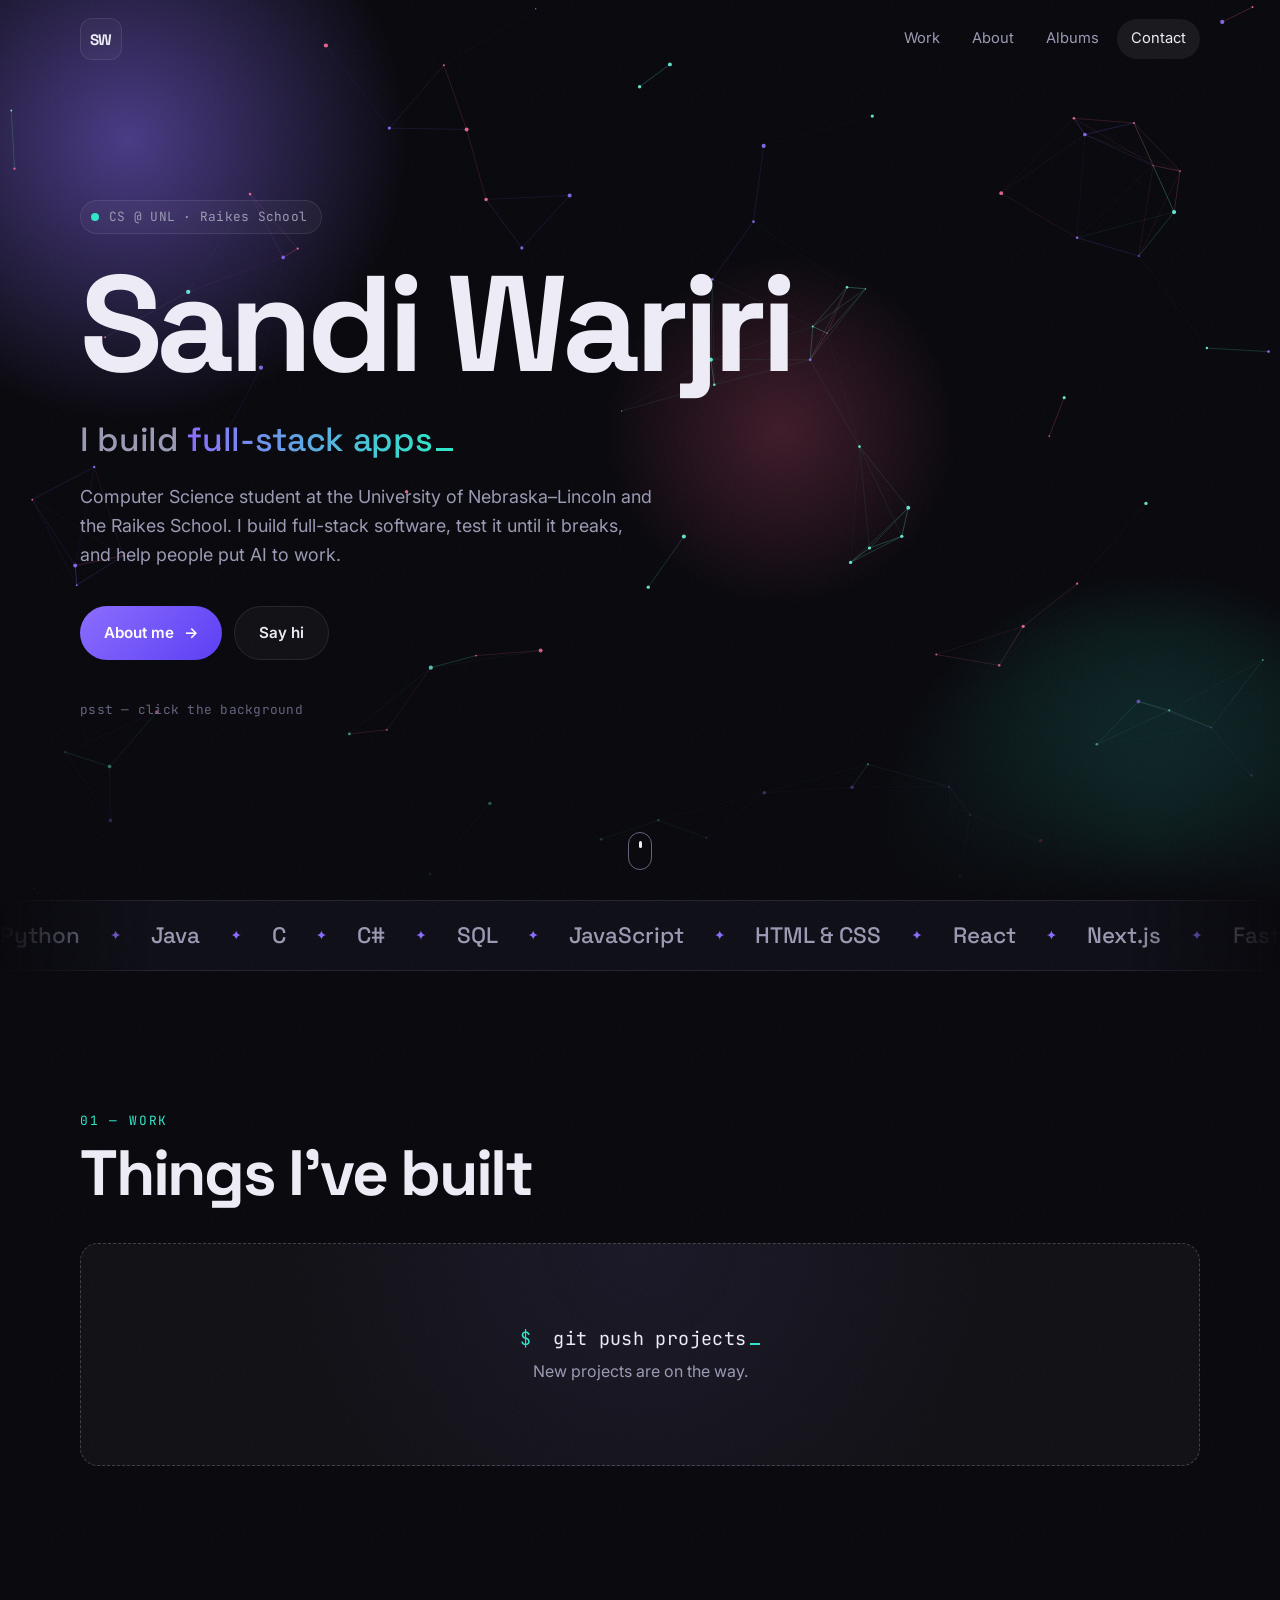
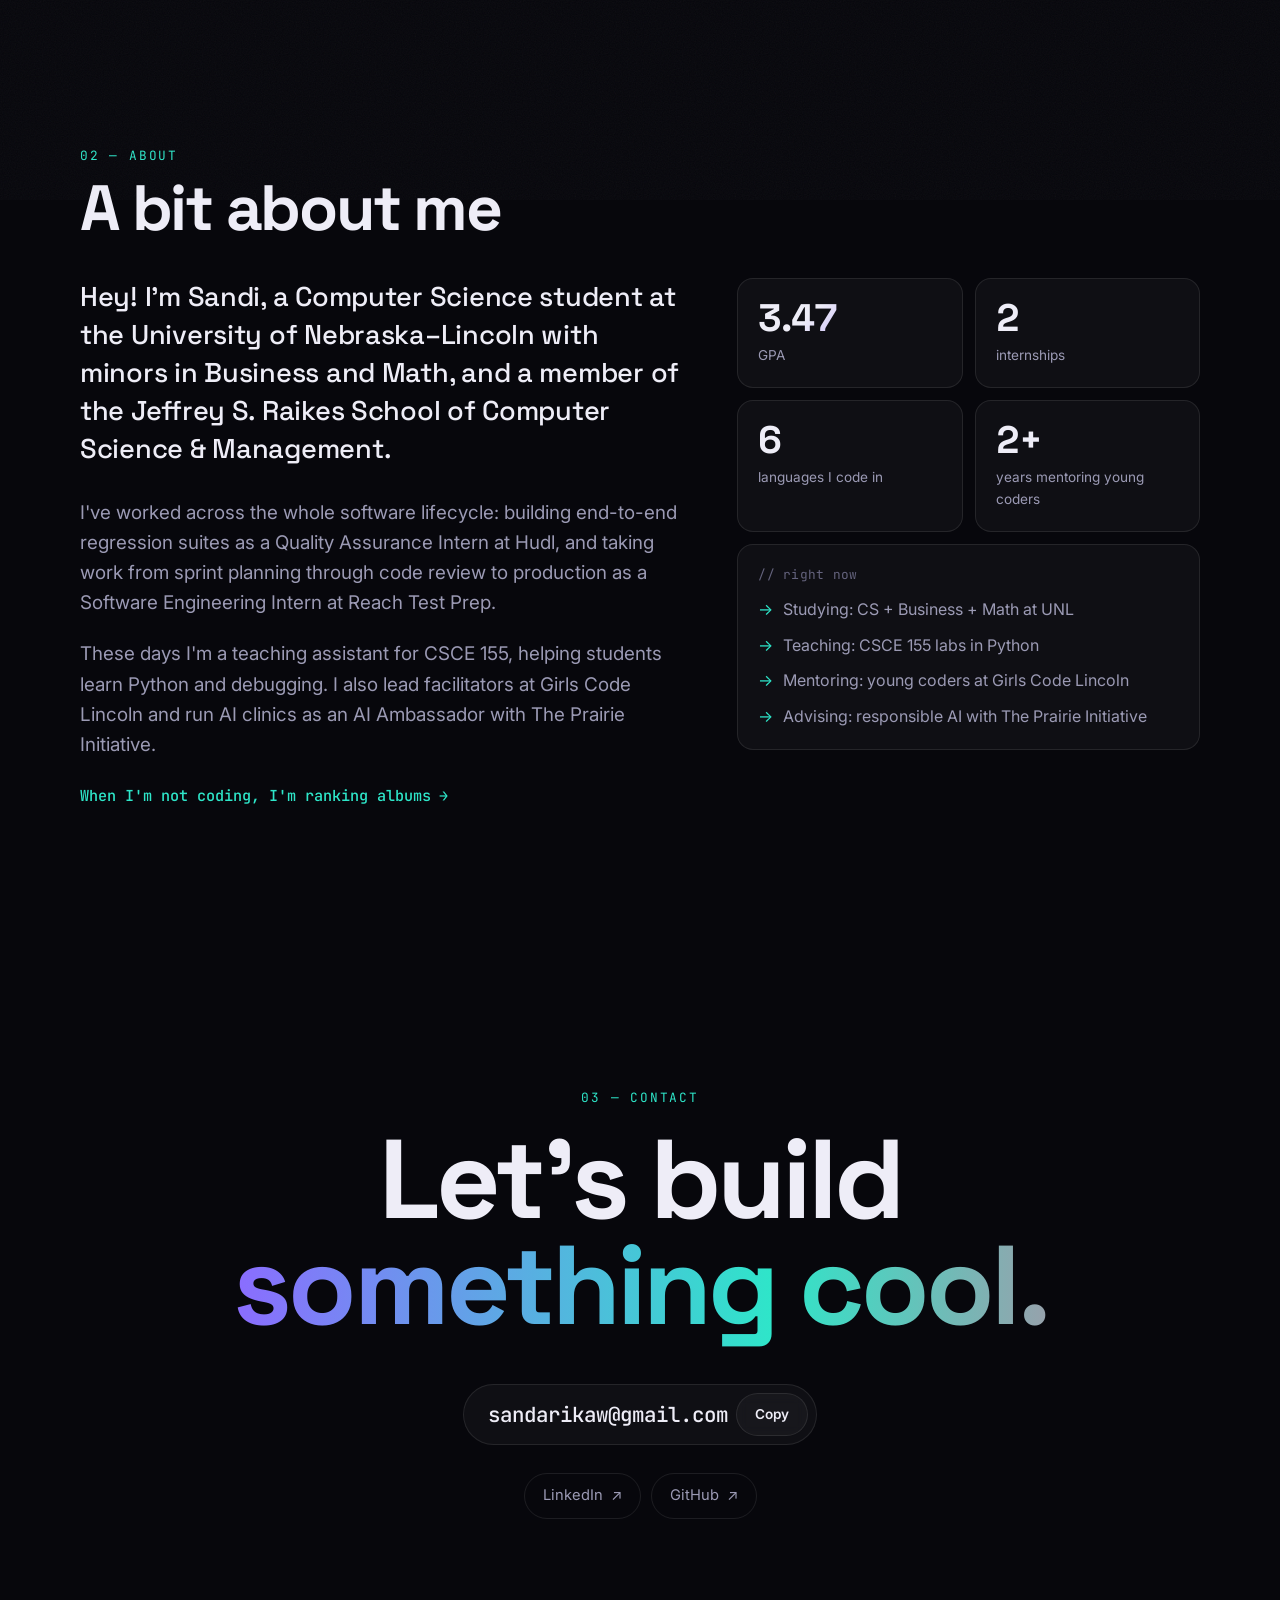
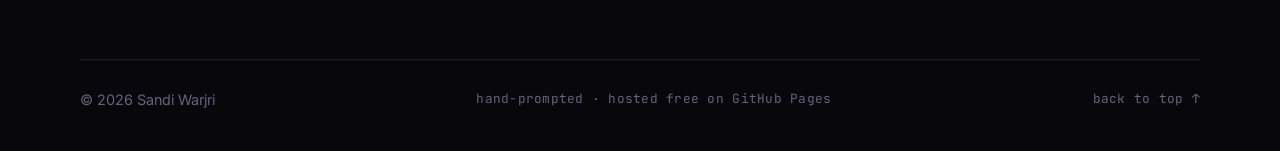
==== index.html @ ccba4691 "Fill in site content, add albums page - Replace placeholder content with real bio, stats, links and " ====
<!doctype html>
<html lang="en">
<head>
  <meta charset="utf-8" />
  <meta name="viewport" content="width=device-width, initial-scale=1" />
  <title>Sandi Warjri</title>
  <meta name="description" content="Sandi Warjri — Computer Science student at the University of Nebraska–Lincoln and the Raikes School." />
  <meta property="og:title" content="Sandi Warjri" />
  <meta property="og:description" content="Computer Science student at the University of Nebraska–Lincoln and the Raikes School." />
  <meta property="og:url" content="https://sandarika.com/" />
  <meta property="og:type" content="website" />
  <meta name="theme-color" content="#07070c" />
  <link rel="icon" href="favicon.svg" type="image/svg+xml" />
  <link rel="preconnect" href="https://fonts.googleapis.com" />
  <link rel="preconnect" href="https://fonts.gstatic.com" crossorigin />
  <link href="https://fonts.googleapis.com/css2?family=Inter:wght@400;500;600&family=JetBrains+Mono:wght@400;500&family=Space+Grotesk:wght@500;600;700&display=swap" rel="stylesheet" />
  <link rel="stylesheet" href="styles.css" />
  <script src="data.js" defer></script>
  <script src="common.js" defer></script>
  <script src="home.js" defer></script>
</head>
<body>
  <a class="skip" href="#about">Skip to content</a>
  <div class="progress" aria-hidden="true"></div>
  <div class="cursor-ring" aria-hidden="true"></div>
  <div class="grain" aria-hidden="true"></div>

  <header class="nav">
    <a class="logo magnetic" href="#top" aria-label="Back to top" data-initials>SW</a>
    <nav aria-label="Main">
      <a href="#projects">Work</a>
      <a href="#about">About</a>
      <a href="albums.html">Albums</a>
      <a href="#contact">Contact</a>
    </nav>
  </header>

  <main id="top">
    <!-- HERO -->
    <section class="hero">
      <canvas class="hero-canvas" aria-hidden="true"></canvas>
      <div class="aurora" aria-hidden="true"><span></span><span></span><span></span></div>

      <div class="hero-inner container">
        <p class="eyebrow mono intro" style="--d:0ms" data-status><span class="pulse"></span><span data-status-text></span></p>
        <h1 class="hero-name" data-name>Sandi Warjri</h1>
        <p class="hero-role intro" style="--d:500ms">
          <span class="sr-only" data-roles-sr></span>
          <span aria-hidden="true">I build <span class="role" data-role></span><span class="caret"></span></span>
        </p>
        <p class="hero-tagline intro" style="--d:650ms" data-tagline></p>
        <div class="hero-cta intro" style="--d:800ms">
          <a class="btn btn-primary magnetic" href="#projects">See my work <span class="arrow" aria-hidden="true">→</span></a>
          <a class="btn btn-ghost magnetic" href="#contact">Say hi</a>
        </div>
        <p class="hint mono intro" style="--d:1100ms">psst — click the background</p>
      </div>

      <a class="scroll-cue" href="#projects" aria-label="Scroll to projects"><span></span></a>
    </section>

    <!-- TECH TICKER -->
    <div class="marquee" data-marquee>
      <div class="marquee-track" aria-hidden="true" data-stack></div>
    </div>

    <!-- PROJECTS -->
    <section id="projects" class="section container">
      <header class="section-head reveal">
        <p class="kicker mono">01 — Work</p>
        <h2>Things I've built</h2>
      </header>
      <div class="filters reveal" role="group" aria-label="Filter projects" data-filters></div>
      <div class="grid" data-projects></div>
    </section>

    <!-- ABOUT -->
    <section id="about" class="section container">
      <header class="section-head reveal">
        <p class="kicker mono">02 — About</p>
        <h2>A bit about me</h2>
      </header>
      <div class="about-grid">
        <div>
          <div class="about-text reveal" data-about></div>
          <a class="text-link reveal" href="albums.html">When I'm not coding, I'm ranking albums <span class="arrow" aria-hidden="true">→</span></a>
        </div>
        <aside class="about-side">
          <div class="stats" data-stats></div>
          <div class="now reveal" style="--d:200ms">
            <p class="mono now-title">// right now</p>
            <ul data-now></ul>
          </div>
        </aside>
      </div>
    </section>

    <!-- CONTACT -->
    <section id="contact" class="section container contact">
      <p class="kicker mono reveal">03 — Contact</p>
      <h2 class="contact-title reveal">Let's build<br /><span class="gradient-text">something cool.</span></h2>
      <div class="contact-card reveal" data-email-block>
        <a class="email-link" data-email href="#"></a>
        <button class="btn btn-ghost btn-sm magnetic" type="button" data-copy>Copy</button>
      </div>
      <div class="socials reveal" data-socials></div>
    </section>
  </main>

  <footer class="footer container">
    <span>© <span data-year></span> <span data-name-plain></span></span>
    <span class="mono">hand-prompted · hosted free on GitHub Pages</span>
    <a href="#top" class="mono">back to top ↑</a>
  </footer>

  <div class="toast" role="status" aria-live="polite"></div>
</body>
</html>
---- styles.css ----
/* ============ Theme ============ */
:root {
  --bg: #07070c;
  --bg-2: #0d0d16;
  --surface: rgba(255, 255, 255, 0.035);
  --surface-2: rgba(255, 255, 255, 0.065);
  --border: rgba(255, 255, 255, 0.09);
  --border-hi: rgba(255, 255, 255, 0.2);
  --text: #eeedf7;
  --muted: #9b9ab4;
  --dim: #64637d;
  --accent: #8b6cff;
  --accent-2: #2ee6c9;
  --accent-3: #ff5d8f;
  --radius: 18px;
  --font-display: "Space Grotesk", system-ui, sans-serif;
  --font-body: "Inter", system-ui, sans-serif;
  --font-mono: "JetBrains Mono", ui-monospace, monospace;
  --ease-out: cubic-bezier(0.16, 1, 0.3, 1);
  color-scheme: dark;
}

*, *::before, *::after { box-sizing: border-box; }
html { scroll-behavior: smooth; -webkit-text-size-adjust: 100%; }
body {
  margin: 0;
  background: var(--bg);
  color: var(--text);
  font: 400 16px/1.6 var(--font-body);
  overflow-x: hidden;
  -webkit-font-smoothing: antialiased;
}
img { max-width: 100%; display: block; }
a { color: inherit; text-decoration: none; }
button { font: inherit; color: inherit; background: none; border: 0; cursor: pointer; }
::selection { background: var(--accent); color: #fff; }
:focus-visible { outline: 2px solid var(--accent-2); outline-offset: 3px; border-radius: 8px; }

.container { width: min(1120px, 100% - 32px); margin-inline: auto; }
.mono { font-family: var(--font-mono); font-size: 0.8rem; letter-spacing: 0.02em; }
.sr-only {
  position: absolute; width: 1px; height: 1px; overflow: hidden;
  clip-path: inset(50%); white-space: nowrap;
}
.skip {
  position: fixed; left: 16px; top: -60px; z-index: 100;
  background: var(--accent); color: #fff; padding: 8px 14px; border-radius: 8px;
  transition: top 0.2s;
}
.skip:focus { top: 16px; }

/* ============ Global effects ============ */
.progress {
  position: fixed; inset: 0 0 auto 0; height: 2px; z-index: 60;
  background: linear-gradient(90deg, var(--accent), var(--accent-2), var(--accent-3));
  transform-origin: 0 50%;
  transform: scaleX(var(--p, 0));
}

.grain {
  position: fixed; inset: -100%; z-index: 55; pointer-events: none; opacity: 0.045;
  background-image: url("data:image/svg+xml,%3Csvg xmlns='http://www.w3.org/2000/svg' width='160' height='160'%3E%3Cfilter id='n'%3E%3CfeTurbulence type='fractalNoise' baseFrequency='.85' numOctaves='3' stitchTiles='stitch'/%3E%3C/filter%3E%3Crect width='100%25' height='100%25' filter='url(%23n)'/%3E%3C/svg%3E");
  animation: grain 7s steps(8) infinite;
}
@keyframes grain {
  0%, 100% { transform: translate(0, 0); }
  25% { transform: translate(-6%, 4%); }
  50% { transform: translate(5%, -7%); }
  75% { transform: translate(-3%, -5%); }
}

.cursor-ring { display: none; }
@media (hover: hover) and (pointer: fine) {
  .cursor-ring {
    display: block;
    position: fixed; left: 0; top: 0; z-index: 70;
    width: 34px; height: 34px; margin: -17px 0 0 -17px;
    border: 1px solid rgba(255, 255, 255, 0.55);
    border-radius: 50%;
    pointer-events: none;
    mix-blend-mode: difference;
    opacity: 0;
    transition: opacity 0.3s, background-color 0.25s, border-color 0.25s;
  }
  .cursor-ring.on { opacity: 1; }
  .cursor-ring.link { background: rgba(255, 255, 255, 0.9); border-color: transparent; }
}

/* ============ Nav ============ */
.nav {
  position: fixed; inset: 0 0 auto 0; z-index: 50;
  display: flex; align-items: center; justify-content: space-between;
  padding: 18px max(16px, calc((100% - 1120px) / 2));
  border-bottom: 1px solid transparent;
  transition: background-color 0.3s, padding 0.3s, border-color 0.3s;
}
.nav.scrolled {
  background: rgba(7, 7, 12, 0.6);
  -webkit-backdrop-filter: blur(14px) saturate(140%);
  backdrop-filter: blur(14px) saturate(140%);
  border-color: var(--border);
  padding-block: 12px;
}
.logo {
  display: grid; place-items: center; width: 42px; height: 42px;
  font: 700 0.95rem var(--font-display); letter-spacing: -0.02em;
  border: 1px solid var(--border); border-radius: 12px; background: var(--surface);
  transition: transform 0.3s var(--ease-out), border-color 0.3s;
}
.logo:hover { border-color: var(--border-hi); }
.nav nav { display: flex; gap: 4px; }
.nav nav a {
  padding: 8px 14px; border-radius: 999px; color: var(--muted); font-size: 0.92rem;
  transition: color 0.2s, background-color 0.2s;
}
.nav nav a:hover, .nav nav a.active, .nav nav a[aria-current="page"] { color: var(--text); background: var(--surface-2); }

/* ============ Hero ============ */
.hero {
  position: relative; isolation: isolate; overflow: hidden;
  min-height: 100vh; min-height: 100svh;
  display: grid; align-items: center;
  padding: 120px 0 100px;
}
.hero::after {
  content: ""; position: absolute; inset: auto 0 0 0; height: 30%; z-index: -1;
  background: linear-gradient(transparent, var(--bg));
  pointer-events: none;
}
.hero-canvas { position: absolute; inset: 0; width: 100%; height: 100%; z-index: -1; }
.aurora { position: absolute; inset: 0; z-index: -2; opacity: 0.5; }
.aurora span {
  position: absolute; width: 50vmax; height: 50vmax; border-radius: 50%;
  animation: drift 22s ease-in-out infinite alternate;
}
.aurora span:nth-child(1) { background: radial-gradient(circle, var(--accent), transparent 62%); top: -20%; left: -15%; }
.aurora span:nth-child(2) {
  background: radial-gradient(circle, var(--accent-2), transparent 62%); bottom: -30%; right: -15%;
  animation-duration: 27s; animation-delay: -7s; opacity: 0.7;
}
.aurora span:nth-child(3) {
  background: radial-gradient(circle, var(--accent-3), transparent 62%); top: 25%; left: 45%;
  width: 32vmax; height: 32vmax; opacity: 0.45; animation-duration: 31s; animation-delay: -13s;
}
@keyframes drift {
  0% { transform: translate(0, 0) scale(1); }
  50% { transform: translate(8vw, 6vh) scale(1.15); }
  100% { transform: translate(-6vw, -4vh) scale(0.9); }
}

.hero-inner { will-change: transform, opacity; }

.intro { opacity: 0; animation: fade-up 1s var(--ease-out) forwards; animation-delay: var(--d, 0ms); }
@keyframes fade-up {
  from { opacity: 0; transform: translateY(24px); }
  to { opacity: 1; transform: none; }
}

.eyebrow {
  display: inline-flex; align-items: center; gap: 10px; margin: 0;
  padding: 6px 14px 6px 10px; border: 1px solid var(--border); border-radius: 999px;
  background: var(--surface); color: var(--muted);
  -webkit-backdrop-filter: blur(6px); backdrop-filter: blur(6px);
}
.pulse {
  width: 8px; height: 8px; border-radius: 50%; background: var(--accent-2);
  animation: pulse 2s infinite;
}
@keyframes pulse {
  0% { box-shadow: 0 0 0 0 rgba(46, 230, 201, 0.6); }
  70%, 100% { box-shadow: 0 0 0 10px rgba(46, 230, 201, 0); }
}

.hero-name {
  font: 700 clamp(3rem, 11vw, 8.5rem) / 0.95 var(--font-display);
  letter-spacing: -0.045em;
  margin: 26px 0 20px;
}
.hero-name .word { display: inline-block; white-space: nowrap; }
.hero-name .char { display: inline-block; overflow: hidden; vertical-align: top; padding-bottom: 0.06em; }
.hero-name .char > span {
  display: inline-block;
  transform: translateY(110%);
  animation: rise 1s var(--ease-out) forwards;
  animation-delay: calc(var(--i) * 45ms + var(--base, 150ms));
  transition: translate 0.4s var(--ease-out), color 0.3s;
}
@keyframes rise { to { transform: translateY(0); } }
/* once the intro finishes, letters can pop out of their masks on hover */
.hero-name.ready .char { overflow: visible; }
.hero-name.ready .char > span:hover { translate: 0 -0.12em; color: var(--accent-2); transition-duration: 0.15s; }

.hero-role {
  font: 500 clamp(1.3rem, 3.2vw, 2.1rem) / 1.3 var(--font-display);
  color: var(--muted); margin: 0; letter-spacing: -0.01em;
}
.role {
  background: linear-gradient(90deg, var(--accent), var(--accent-2));
  -webkit-background-clip: text; background-clip: text; color: transparent;
}
.role .dud { color: var(--dim); }
.caret {
  display: inline-block; width: 0.5em; height: 0.09em; margin-left: 4px;
  background: var(--accent-2); animation: blink 1s steps(1) infinite;
}
@keyframes blink { 50% { opacity: 0; } }

.hero-tagline { max-width: 52ch; color: var(--muted); font-size: clamp(1rem, 1.5vw, 1.12rem); margin: 22px 0 36px; }
.hero-cta { display: flex; flex-wrap: wrap; gap: 12px; }
.hint { color: var(--dim); margin: 40px 0 0; }

.scroll-cue {
  position: absolute; bottom: 30px; left: 50%; margin-left: -12px;
  width: 24px; height: 38px; border: 1.5px solid var(--dim); border-radius: 14px;
  transition: border-color 0.3s;
}
.scroll-cue:hover { border-color: var(--text); }
.scroll-cue span {
  position: absolute; left: 50%; top: 8px; width: 3px; height: 7px; margin-left: -1.5px;
  border-radius: 2px; background: var(--text); animation: wheel 1.8s infinite;
}
@keyframes wheel {
  0% { opacity: 0; transform: translateY(0); }
  30% { opacity: 1; }
  100% { opacity: 0; transform: translateY(13px); }
}

/* ============ Buttons ============ */
.btn {
  position: relative; overflow: hidden;
  display: inline-flex; align-items: center; gap: 10px;
  padding: 14px 24px; border-radius: 999px;
  font-weight: 600; font-size: 0.95rem;
  transition: transform 0.35s var(--ease-out), box-shadow 0.3s, border-color 0.3s, background-color 0.3s;
}
.btn-sm { padding: 10px 18px; font-size: 0.85rem; }
.btn-primary { background: linear-gradient(135deg, var(--accent), #5b3df5); color: #fff; }
.btn-primary:hover { box-shadow: 0 12px 40px -10px var(--accent); }
.btn-primary::after {
  content: ""; position: absolute; inset: 0;
  background: linear-gradient(115deg, transparent 30%, rgba(255, 255, 255, 0.45) 50%, transparent 70%);
  transform: translateX(-110%);
  transition: transform 0.8s var(--ease-out);
}
.btn-primary:hover::after { transform: translateX(110%); }
.btn .arrow { transition: transform 0.3s var(--ease-out); }
.btn:hover .arrow { transform: translateX(4px); }
.btn-ghost {
  border: 1px solid var(--border); background: var(--surface);
  -webkit-backdrop-filter: blur(6px); backdrop-filter: blur(6px);
}
.btn-ghost:hover { border-color: var(--border-hi); background: var(--surface-2); }

/* ============ Marquee ============ */
.marquee {
  overflow: hidden; padding: 20px 0;
  border-block: 1px solid var(--border); background: var(--bg-2);
  -webkit-mask-image: linear-gradient(90deg, transparent, #000 12%, #000 88%, transparent);
  mask-image: linear-gradient(90deg, transparent, #000 12%, #000 88%, transparent);
}
.marquee-track { display: flex; width: max-content; animation: marquee 45s linear infinite; }
.marquee:hover .marquee-track { animation-play-state: paused; }
.marquee-track span {
  display: inline-flex; align-items: center; gap: 30px; padding-right: 30px;
  font: 500 1.4rem var(--font-display); color: var(--muted); white-space: nowrap;
  transition: color 0.2s;
}
.marquee-track span:hover { color: var(--text); }
.marquee-track span::after { content: "✦"; color: var(--accent); font-size: 0.85rem; }
@keyframes marquee { to { transform: translateX(-50%); } }

/* ============ Sections ============ */
.section { padding: clamp(84px, 12vw, 140px) 0; scroll-margin-top: 20px; }
.section-head { display: flex; flex-direction: column; gap: 10px; margin-bottom: 36px; }
.kicker { color: var(--accent-2); text-transform: uppercase; letter-spacing: 0.14em; margin: 0; }
h2 {
  font: 700 clamp(2.3rem, 6vw, 4rem) / 1.02 var(--font-display);
  letter-spacing: -0.035em; margin: 0;
}

/* scroll reveal — uses `translate` so it doesn't fight `transform` (card tilt, magnetic) */
.reveal {
  opacity: 0; translate: 0 32px;
  transition: opacity 0.9s var(--ease-out), translate 0.9s var(--ease-out);
  transition-delay: var(--d, 0ms);
}
.reveal.in { opacity: 1; translate: 0 0; }

/* ============ Filters ============ */
.filters { display: flex; flex-wrap: wrap; gap: 8px; margin-bottom: 32px; }
.chip {
  padding: 8px 16px; border-radius: 999px;
  border: 1px solid var(--border); background: var(--surface); color: var(--muted);
  font: 500 0.82rem var(--font-mono);
  transition: color 0.25s, background-color 0.25s, border-color 0.25s, transform 0.25s var(--ease-out);
}
.chip:hover { color: var(--text); border-color: var(--border-hi); }
.chip:active { transform: scale(0.95); }
.chip[aria-pressed="true"] { background: var(--text); color: var(--bg); border-color: var(--text); }
.chip .count { opacity: 0.5; margin-left: 6px; }

/* ============ Project cards ============ */
.grid {
  display: grid; gap: 20px;
  grid-template-columns: repeat(auto-fill, minmax(min(100%, 320px), 1fr));
}
.card {
  --rx: 0deg; --ry: 0deg; --mx: 50%; --my: 50%;
  position: relative; display: flex; flex-direction: column; overflow: hidden;
  border-radius: var(--radius); border: 1px solid var(--border); background: var(--bg-2);
  transform: perspective(900px) rotateX(var(--rx)) rotateY(var(--ry));
  transition:
    transform 0.35s var(--ease-out),
    opacity 0.9s var(--ease-out) var(--d, 0ms),
    translate 0.9s var(--ease-out) var(--d, 0ms),
    border-color 0.3s, box-shadow 0.3s;
}
.card[hidden] { display: none; }
.card:hover {
  border-color: var(--border-hi);
  box-shadow: 0 30px 60px -30px rgba(0, 0, 0, 0.9), 0 0 50px -20px hsl(var(--h) 90% 60% / 0.35);
}
/* spotlight that follows the cursor */
.card::before {
  content: ""; position: absolute; inset: 0; z-index: 2; pointer-events: none;
  background: radial-gradient(420px circle at var(--mx) var(--my), rgba(255, 255, 255, 0.08), transparent 45%);
  opacity: 0; transition: opacity 0.3s;
}
/* glowing border that follows the cursor */
.card::after {
  content: ""; position: absolute; inset: 0; z-index: 3; pointer-events: none;
  border-radius: inherit; padding: 1px;
  background: radial-gradient(260px circle at var(--mx) var(--my), hsl(var(--h) 95% 68%), transparent 60%);
  -webkit-mask: linear-gradient(#000 0 0) content-box, linear-gradient(#000 0 0);
  -webkit-mask-composite: xor;
  mask-composite: exclude;
  opacity: 0; transition: opacity 0.3s;
}
.card:hover::before, .card:hover::after { opacity: 1; }

.card-media { position: relative; aspect-ratio: 16 / 9; overflow: hidden; background: hsl(var(--h) 50% 10%); }
.card-media img, .art { transition: transform 0.9s var(--ease-out); }
.card-media img { width: 100%; height: 100%; object-fit: cover; }
.card:hover .card-media img, .card:hover .art { transform: scale(1.07); }
.art {
  position: absolute; inset: -10%;
  background:
    radial-gradient(circle at 25% 30%, hsl(var(--h) 90% 62% / 0.6), transparent 42%),
    radial-gradient(circle at 78% 72%, hsl(calc(var(--h) + 60) 90% 60% / 0.5), transparent 48%),
    conic-gradient(from calc(var(--h) * 1deg), hsl(var(--h) 60% 14%), hsl(calc(var(--h) + 40) 65% 20%), hsl(var(--h) 60% 14%));
}
.art::before {
  /* slowly orbiting highlight */
  content: ""; position: absolute; width: 60%; aspect-ratio: 1; left: 20%; top: 20%; border-radius: 50%;
  background: radial-gradient(circle, hsl(calc(var(--h) + 120) 95% 70% / 0.45), transparent 65%);
  animation: orbit 14s linear infinite;
  animation-delay: calc(var(--h) * -0.04s);
}
@keyframes orbit {
  from { transform: rotate(0deg) translateX(22%) rotate(0deg); }
  to { transform: rotate(360deg) translateX(22%) rotate(-360deg); }
}
.art::after {
  content: ""; position: absolute; inset: 0;
  background-image:
    linear-gradient(rgba(255, 255, 255, 0.07) 1px, transparent 1px),
    linear-gradient(90deg, rgba(255, 255, 255, 0.07) 1px, transparent 1px);
  background-size: 26px 26px;
  -webkit-mask-image: radial-gradient(circle, #000, transparent 72%);
  mask-image: radial-gradient(circle, #000, transparent 72%);
}
.art-letter {
  position: absolute; inset: 0; display: grid; place-items: center;
  font: 700 clamp(4rem, 9vw, 5.5rem) / 1 var(--font-display); letter-spacing: -0.06em;
  color: rgba(255, 255, 255, 0.92); mix-blend-mode: overlay;
  transition: transform 0.9s var(--ease-out);
}
.card:hover .art-letter { transform: scale(1.15) rotate(-4deg); }

.card-body { display: flex; flex-direction: column; gap: 12px; flex: 1; padding: 22px; }
.card-meta { display: flex; justify-content: space-between; color: var(--dim); }
.badge { color: var(--accent-2); }
.card h3 { font: 600 1.35rem / 1.2 var(--font-display); letter-spacing: -0.015em; margin: 0; }
.card p { margin: 0; color: var(--muted); font-size: 0.95rem; }
.tags { list-style: none; display: flex; flex-wrap: wrap; gap: 6px; padding: 0; margin: 2px 0 0; }
.tags li {
  padding: 4px 10px; border-radius: 999px; background: var(--surface-2);
  font: 500 0.72rem var(--font-mono); color: #cfcde3;
}
.card-links { display: flex; gap: 18px; margin-top: auto; padding-top: 8px; position: relative; z-index: 4; }
.card-links a {
  display: inline-flex; align-items: center; gap: 6px;
  font: 500 0.85rem var(--font-mono);
  background: linear-gradient(currentColor, currentColor) 0 100% / 0 1px no-repeat;
  transition: background-size 0.35s var(--ease-out), color 0.2s;
}
.card-links a:hover { background-size: 100% 1px; color: hsl(var(--h) 95% 75%); }
.card-links .arrow { transition: transform 0.3s var(--ease-out); }
.card-links a:hover .arrow { transform: translate(3px, -3px); }

/* shown while there are no projects yet */
.empty {
  display: grid; place-items: center; gap: 6px; text-align: center;
  padding: clamp(48px, 8vw, 80px) 24px;
  border: 1px dashed var(--border-hi); border-radius: var(--radius);
  background:
    radial-gradient(600px circle at 50% 0%, rgba(139, 108, 255, 0.08), transparent 60%),
    var(--surface);
}
.empty-line { font-size: clamp(0.95rem, 2vw, 1.15rem); color: var(--text); margin: 0; }
.empty-line .prompt { color: var(--accent-2); margin-right: 10px; }
.empty-line .caret { height: 0.12em; }
.empty-note { color: var(--muted); margin: 0; }

@keyframes pop-in {
  from { opacity: 0; transform: perspective(900px) scale(0.92) translateY(16px); }
}
.card.pop { animation: pop-in 0.5s var(--ease-out); }

::view-transition-group(*) { animation-duration: 0.5s; animation-timing-function: cubic-bezier(0.16, 1, 0.3, 1); }

/* ============ About ============ */
.about-grid { display: grid; grid-template-columns: 1.3fr 1fr; gap: 56px; align-items: start; }
.about-text p { font-size: clamp(1.02rem, 1.5vw, 1.18rem); color: var(--muted); margin: 0 0 1.1em; }
.about-text p:first-child {
  font: 500 clamp(1.3rem, 2.3vw, 1.7rem) / 1.4 var(--font-display);
  color: var(--text); letter-spacing: -0.01em;
}
.text-link {
  display: inline-flex; align-items: center; gap: 8px; margin-top: 4px;
  font: 500 0.95rem var(--font-mono); color: var(--accent-2);
  background: linear-gradient(currentColor, currentColor) 0 100% / 0 1px no-repeat;
  transition: background-size 0.4s var(--ease-out);
}
.text-link:hover { background-size: 100% 1px; }
.text-link .arrow { transition: transform 0.3s var(--ease-out); }
.text-link:hover .arrow { transform: translateX(4px); }

.stats { display: grid; grid-template-columns: repeat(2, 1fr); gap: 12px; }
.stat {
  padding: 20px; border: 1px solid var(--border); border-radius: 16px; background: var(--surface);
  transition: border-color 0.3s, transform 0.35s var(--ease-out);
}
.stat:hover { border-color: var(--border-hi); transform: translateY(-3px); }
.stat-value {
  font: 700 2.4rem / 1 var(--font-display); letter-spacing: -0.03em;
  background: linear-gradient(135deg, var(--text) 30%, var(--accent));
  -webkit-background-clip: text; background-clip: text; color: transparent;
  font-variant-numeric: tabular-nums;
}
.stat-label { color: var(--muted); font-size: 0.85rem; margin-top: 8px; }
.now { margin-top: 12px; padding: 20px; border: 1px solid var(--border); border-radius: 16px; background: var(--surface); }
.now-title { color: var(--dim); margin: 0; }
.now ul { list-style: none; padding: 0; margin: 12px 0 0; display: grid; gap: 10px; }
.now li { display: flex; gap: 10px; color: var(--muted); }
.now li::before { content: "→"; color: var(--accent-2); }

/* ============ Contact ============ */
.contact { text-align: center; }
.contact .kicker { display: block; }
.contact-title { font-size: clamp(2.8rem, 10vw, 7rem); line-height: 0.95; margin: 18px 0 44px; }
.gradient-text {
  background: linear-gradient(90deg, var(--accent), var(--accent-2), var(--accent-3), var(--accent)) 0 0 / 200% 100%;
  -webkit-background-clip: text; background-clip: text; color: transparent;
  animation: sheen 6s linear infinite;
}
@keyframes sheen { to { background-position: -200% 0; } }
.contact-card {
  display: inline-flex; align-items: center; gap: 8px; flex-wrap: wrap; justify-content: center;
  padding: 8px 8px 8px 24px; border: 1px solid var(--border); border-radius: 999px; background: var(--surface);
}
.email-link { font: 500 clamp(1rem, 2.4vw, 1.3rem) var(--font-mono); word-break: break-all; transition: color 0.2s; }
.email-link:hover { color: var(--accent-2); }
.socials { display: flex; flex-wrap: wrap; justify-content: center; gap: 10px; margin-top: 28px; }
.socials a {
  display: inline-flex; gap: 8px; padding: 10px 18px; border-radius: 999px;
  border: 1px solid var(--border); color: var(--muted); font-size: 0.92rem;
  transition: color 0.2s, border-color 0.2s, transform 0.3s var(--ease-out);
}
.socials a:hover { color: var(--text); border-color: var(--border-hi); transform: translateY(-3px); }

/* ============ Footer & toast ============ */
.footer {
  display: flex; flex-wrap: wrap; gap: 12px 24px; justify-content: space-between; align-items: center;
  padding: 28px 0 40px; border-top: 1px solid var(--border); color: var(--dim); font-size: 0.9rem;
}
.footer a:hover { color: var(--text); }
.toast {
  position: fixed; bottom: 24px; left: 50%; z-index: 80; pointer-events: none;
  translate: -50% 20px; opacity: 0;
  padding: 10px 18px; border-radius: 999px; background: var(--text); color: var(--bg);
  font: 500 0.88rem var(--font-mono);
  transition: opacity 0.3s, translate 0.45s var(--ease-out);
}
.toast.show { opacity: 1; translate: -50% 0; }

/* ============ Responsive ============ */
@media (max-width: 860px) {
  .about-grid { grid-template-columns: 1fr; gap: 36px; }
}
@media (max-width: 520px) {
  .nav nav { gap: 2px; }
  .nav nav a { padding: 7px 9px; font-size: 0.84rem; }
  .logo { width: 38px; height: 38px; }
  .hero { padding-top: 110px; }
  .hint { display: none; }
  .stats { gap: 10px; }
  .stat { padding: 16px; }
  .stat-value { font-size: 2rem; }
  .contact-card { padding: 16px; border-radius: 20px; }
  .footer { justify-content: center; text-align: center; }
}

@media (max-width: 360px) {
  .nav nav a { padding: 6px 6px; font-size: 0.8rem; }
}

/* ============ Reduced motion ============ */
@media (prefers-reduced-motion: reduce) {
  *, *::before, *::after {
    animation-duration: 0.001ms !important;
    animation-iteration-count: 1 !important;
    transition-duration: 0.001ms !important;
    animation-delay: 0ms !important;
  }
  html { scroll-behavior: auto; }
  .grain { display: none; }
  .reveal { opacity: 1; translate: none; }
}
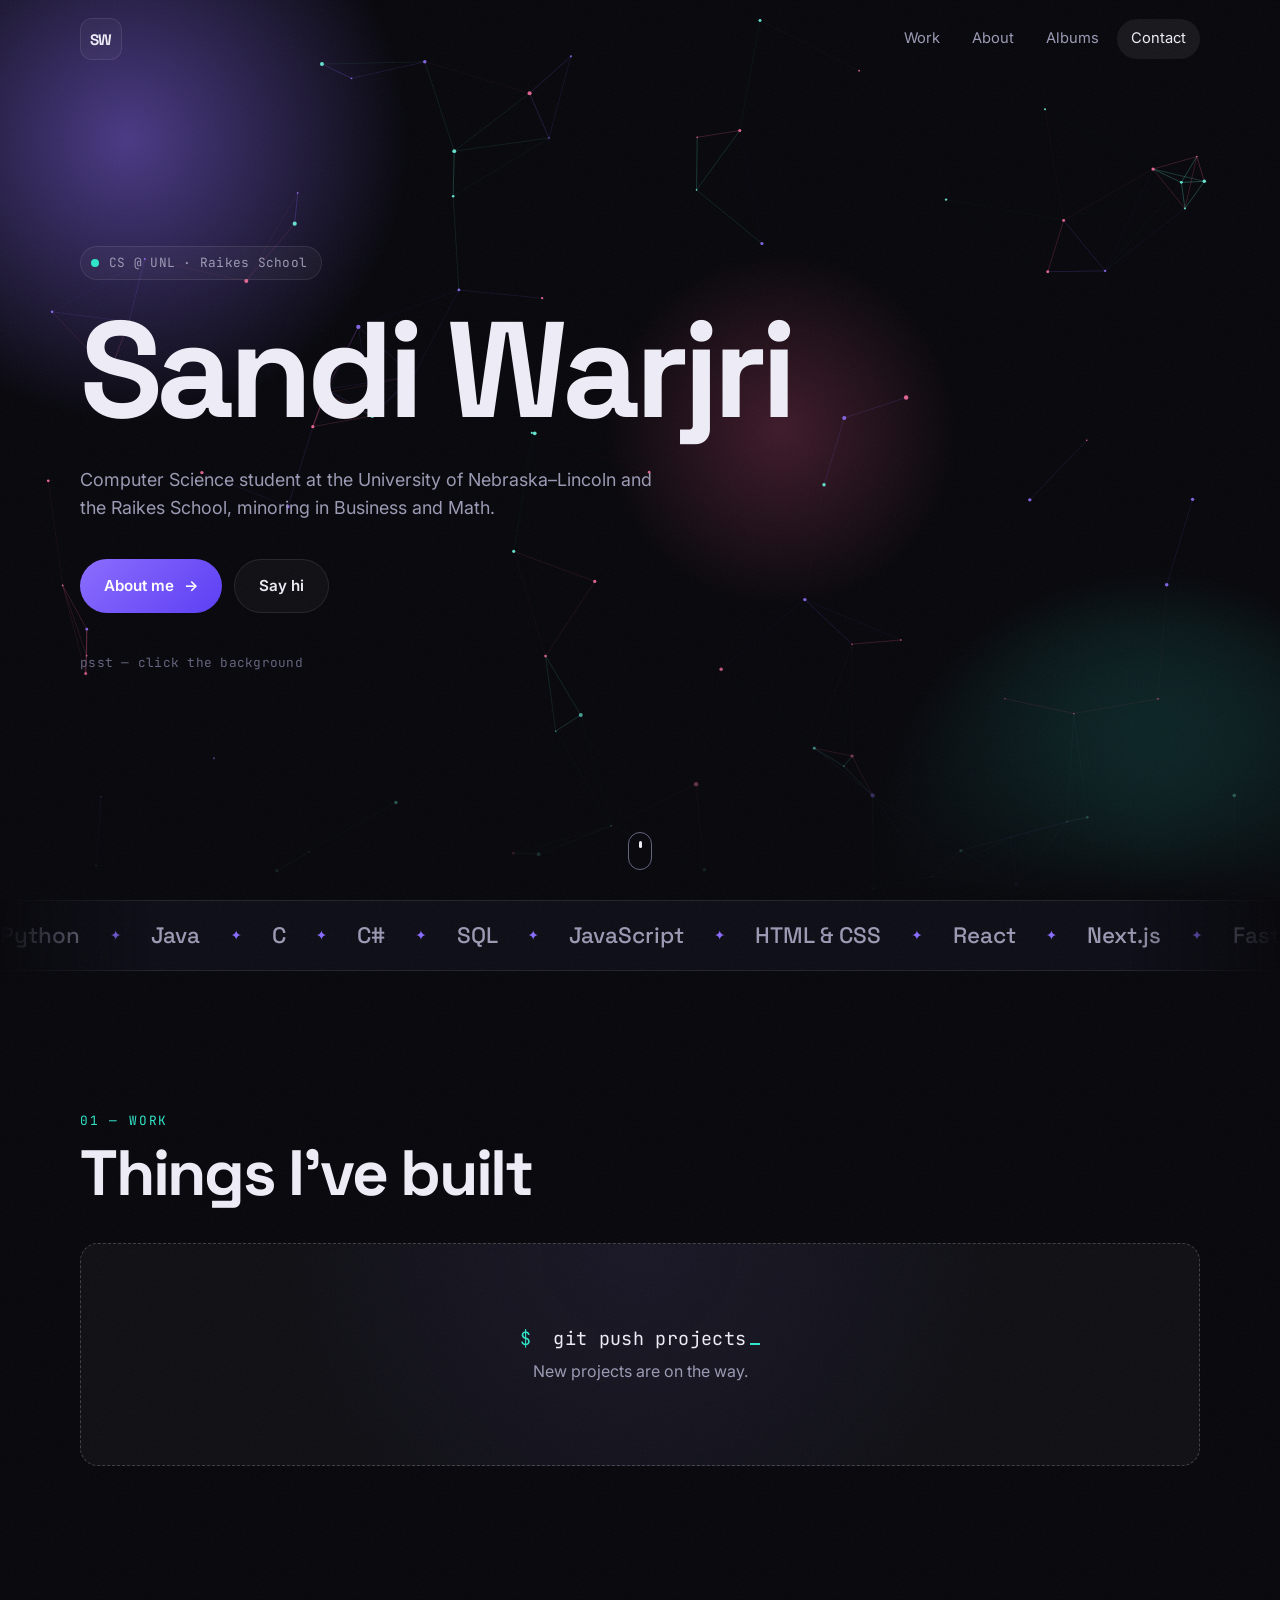
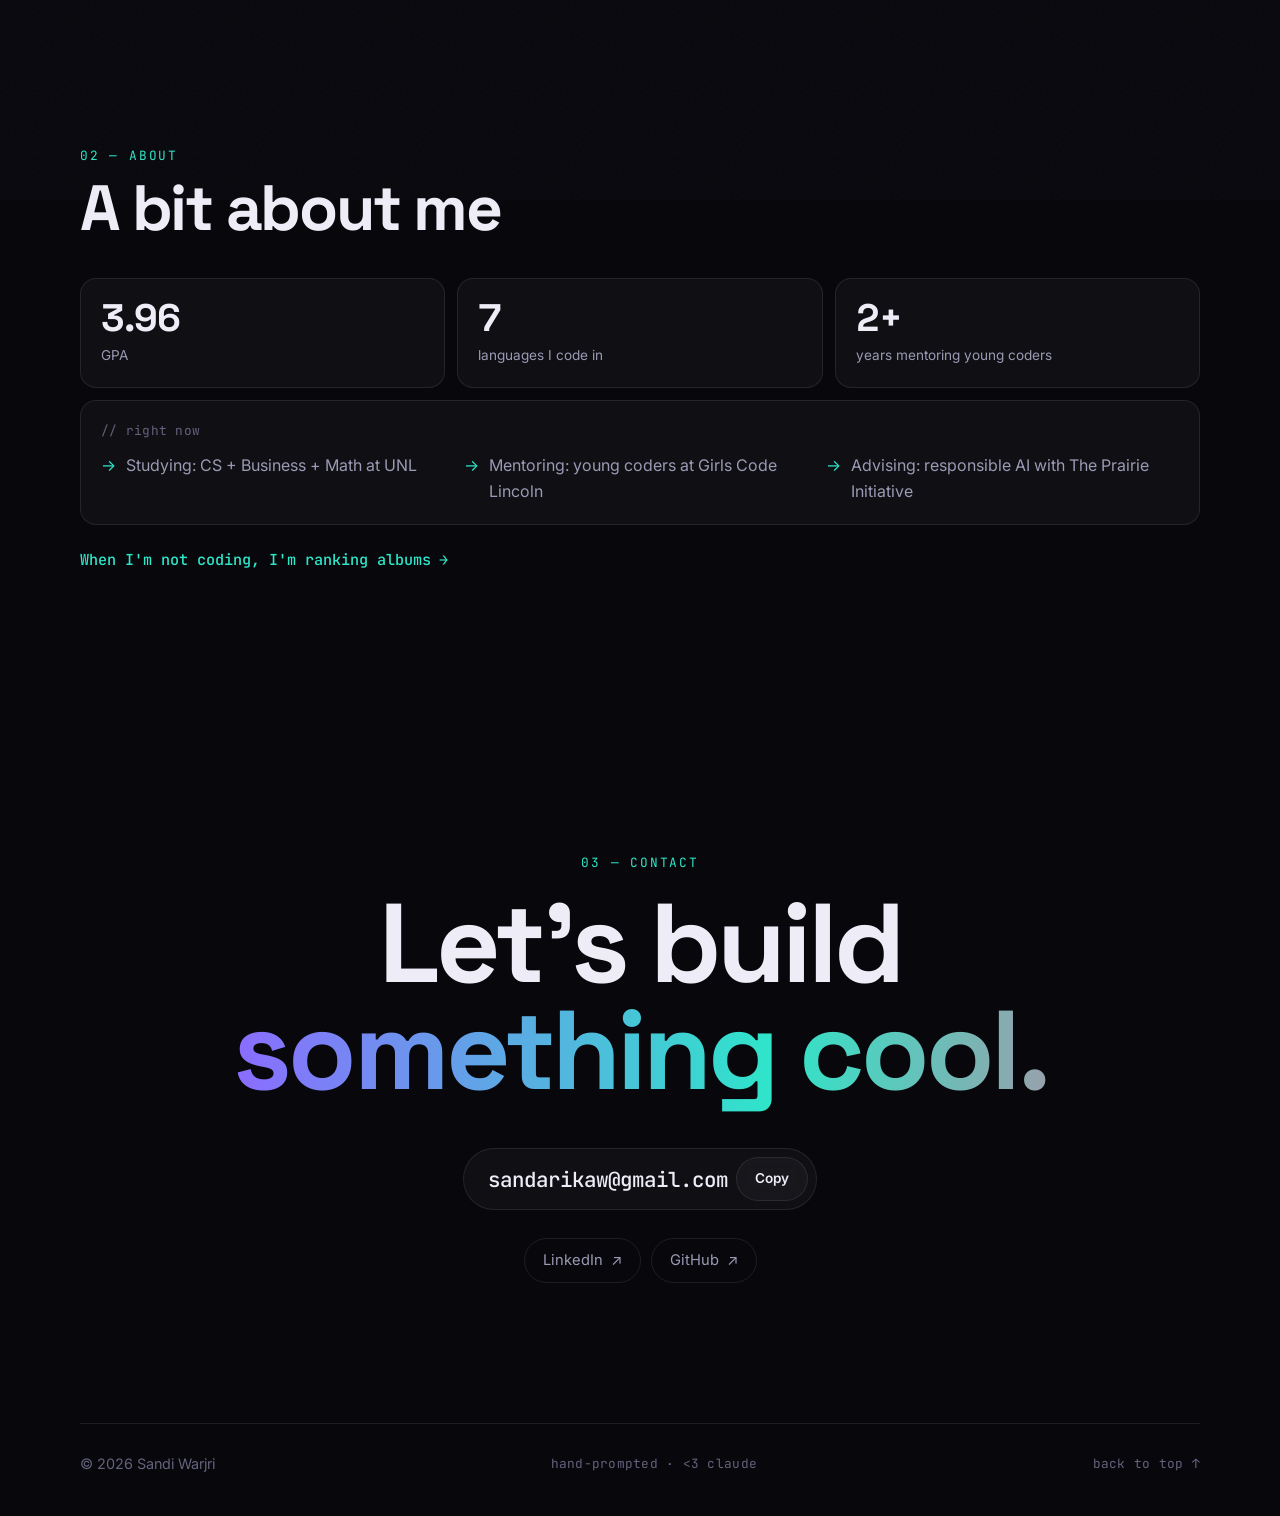
==== commit 5977b559: "Trim home page content, simplify footer and album badges - Remove experience, the rotating "I build"" ====
--- a/index.html
+++ b/index.html
@@ -44,12 +44,8 @@
       <div class="hero-inner container">
         <p class="eyebrow mono intro" style="--d:0ms" data-status><span class="pulse"></span><span data-status-text></span></p>
         <h1 class="hero-name" data-name>Sandi Warjri</h1>
-        <p class="hero-role intro" style="--d:500ms">
-          <span class="sr-only" data-roles-sr></span>
-          <span aria-hidden="true">I build <span class="role" data-role></span><span class="caret"></span></span>
-        </p>
-        <p class="hero-tagline intro" style="--d:650ms" data-tagline></p>
-        <div class="hero-cta intro" style="--d:800ms">
+        <p class="hero-tagline intro" style="--d:550ms" data-tagline></p>
+        <div class="hero-cta intro" style="--d:700ms">
           <a class="btn btn-primary magnetic" href="#projects">See my work <span class="arrow" aria-hidden="true">→</span></a>
           <a class="btn btn-ghost magnetic" href="#contact">Say hi</a>
         </div>
@@ -80,17 +76,15 @@
         <p class="kicker mono">02 — About</p>
         <h2>A bit about me</h2>
       </header>
-      <div class="about-grid">
-        <div>
-          <div class="about-text reveal" data-about></div>
-          <a class="text-link reveal" href="albums.html">When I'm not coding, I'm ranking albums <span class="arrow" aria-hidden="true">→</span></a>
-        </div>
+      <div class="about-grid" data-about-grid>
+        <div class="about-text reveal" data-about></div>
         <aside class="about-side">
           <div class="stats" data-stats></div>
           <div class="now reveal" style="--d:200ms">
             <p class="mono now-title">// right now</p>
             <ul data-now></ul>
           </div>
+          <a class="text-link reveal" href="albums.html">When I'm not coding, I'm ranking albums <span class="arrow" aria-hidden="true">→</span></a>
         </aside>
       </div>
     </section>
@@ -109,7 +103,7 @@
 
   <footer class="footer container">
     <span>© <span data-year></span> <span data-name-plain></span></span>
-    <span class="mono">hand-prompted · hosted free on GitHub Pages</span>
+    <span class="mono">hand-prompted · &lt;3 claude</span>
     <a href="#top" class="mono">back to top ↑</a>
   </footer>
 
--- a/styles.css
+++ b/styles.css
@@ -190,15 +190,6 @@
 .hero-name.ready .char { overflow: visible; }
 .hero-name.ready .char > span:hover { translate: 0 -0.12em; color: var(--accent-2); transition-duration: 0.15s; }
 
-.hero-role {
-  font: 500 clamp(1.3rem, 3.2vw, 2.1rem) / 1.3 var(--font-display);
-  color: var(--muted); margin: 0; letter-spacing: -0.01em;
-}
-.role {
-  background: linear-gradient(90deg, var(--accent), var(--accent-2));
-  -webkit-background-clip: text; background-clip: text; color: transparent;
-}
-.role .dud { color: var(--dim); }
 .caret {
   display: inline-block; width: 0.5em; height: 0.09em; margin-left: 4px;
   background: var(--accent-2); animation: blink 1s steps(1) infinite;
@@ -426,8 +417,13 @@
   font: 500 clamp(1.3rem, 2.3vw, 1.7rem) / 1.4 var(--font-display);
   color: var(--text); letter-spacing: -0.01em;
 }
+/* no About paragraphs: stats and the "right now" list spread across the full width */
+.about-grid.no-text { grid-template-columns: 1fr; }
+.no-text .stats { grid-template-columns: repeat(auto-fit, minmax(200px, 1fr)); }
+.no-text .now ul { grid-template-columns: repeat(auto-fit, minmax(260px, 1fr)); }
+
 .text-link {
-  display: inline-flex; align-items: center; gap: 8px; margin-top: 4px;
+  display: inline-flex; align-items: center; gap: 8px; margin-top: 24px;
   font: 500 0.95rem var(--font-mono); color: var(--accent-2);
   background: linear-gradient(currentColor, currentColor) 0 100% / 0 1px no-repeat;
   transition: background-size 0.4s var(--ease-out);
@@ -499,6 +495,8 @@
   .about-grid { grid-template-columns: 1fr; gap: 36px; }
 }
 @media (max-width: 520px) {
+  .no-text .stats { grid-template-columns: repeat(2, 1fr); }
+  .no-text .stat:last-child:nth-child(odd) { grid-column: 1 / -1; }
   .nav nav { gap: 2px; }
   .nav nav a { padding: 7px 9px; font-size: 0.84rem; }
   .logo { width: 38px; height: 38px; }
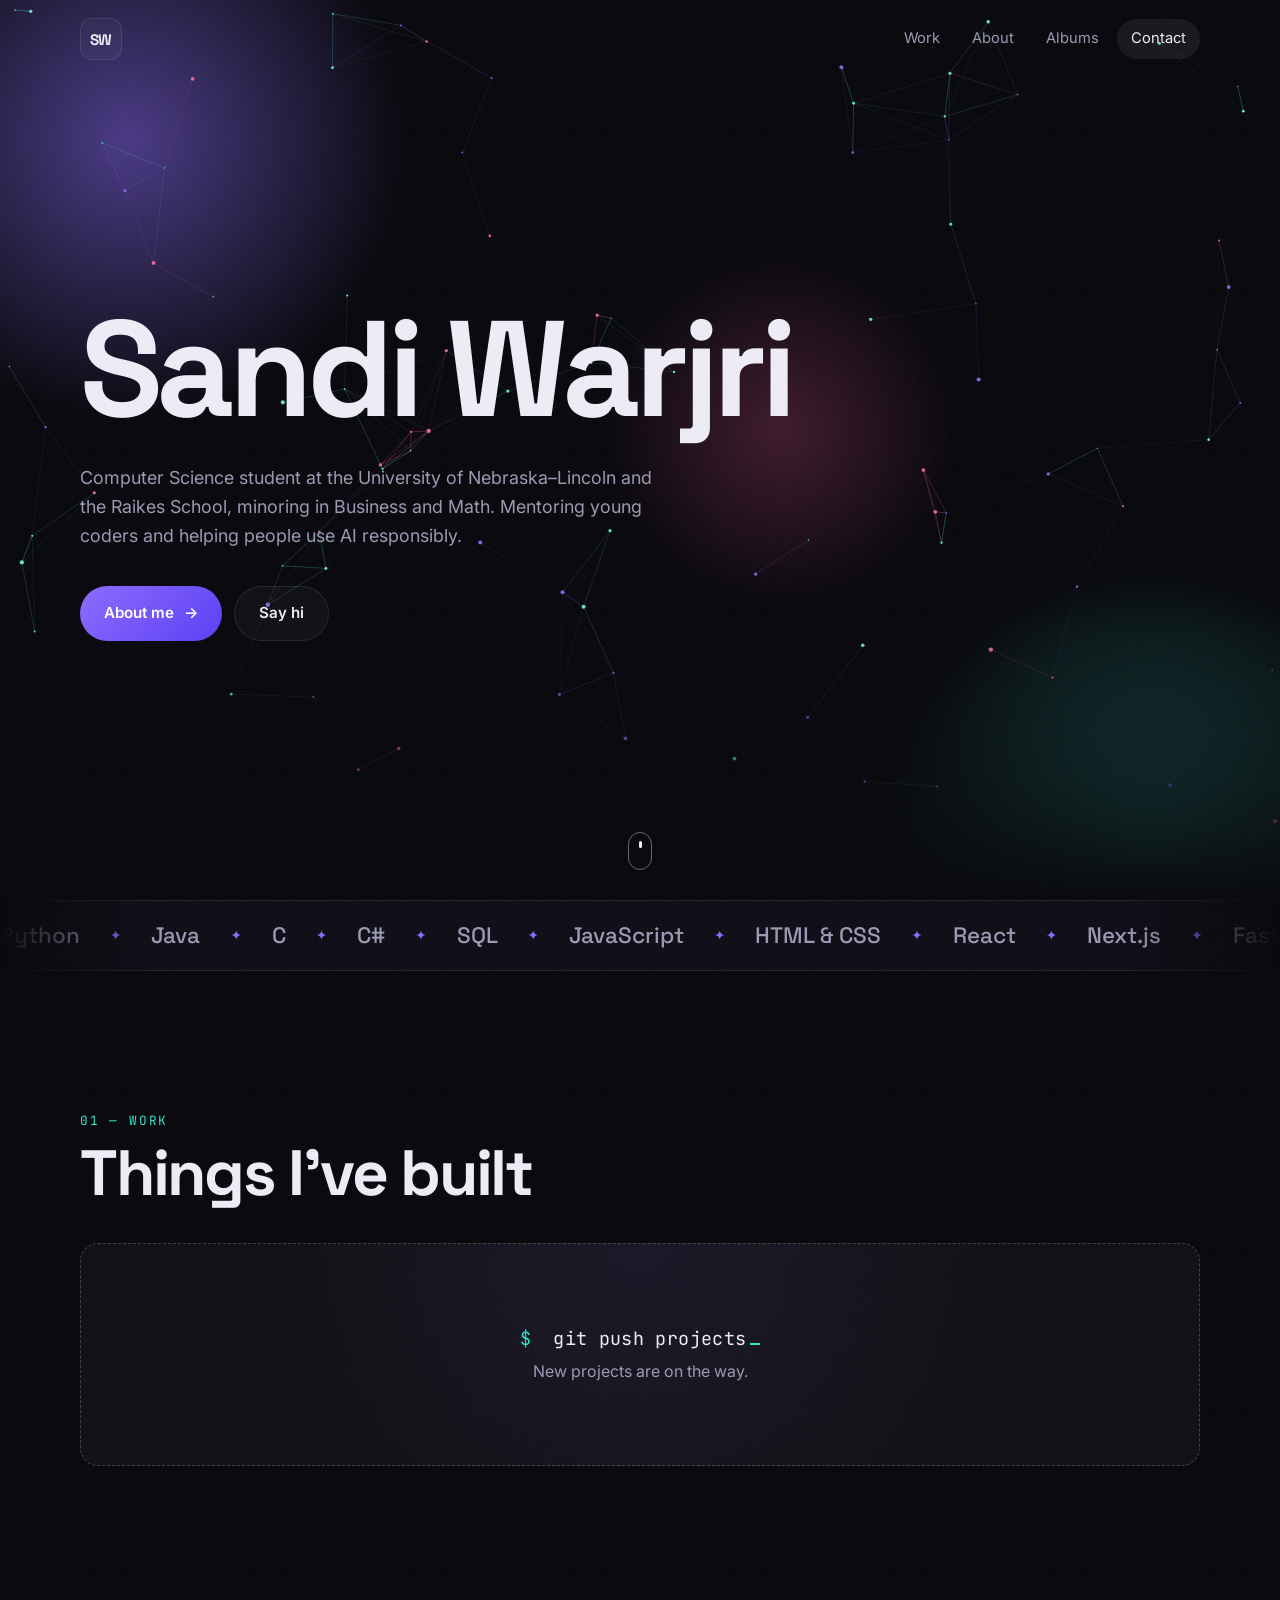
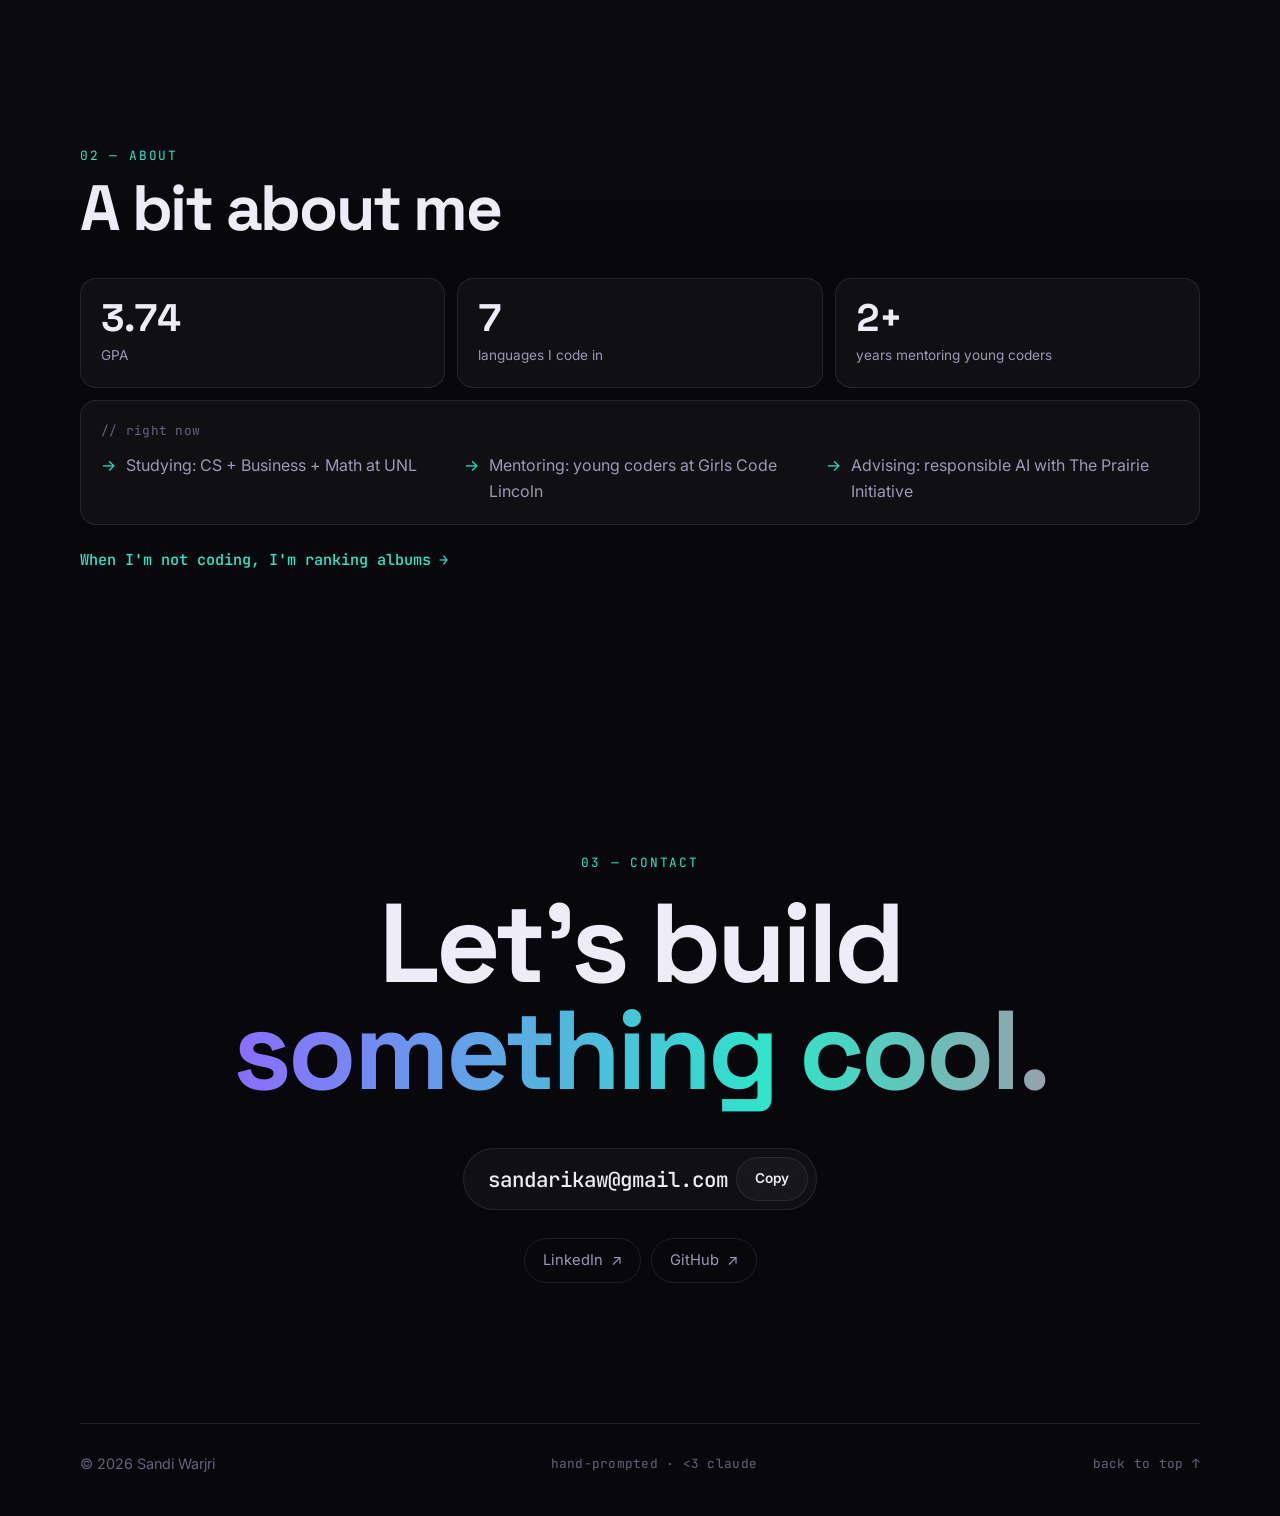
==== commit 420ec9b7: "Remove status pill and hint, rework tagline Co-Authored-By: Claude Opus 5.5 <noreply@anthropic.com>" ====
--- a/index.html
+++ b/index.html
@@ -42,14 +42,12 @@
       <div class="aurora" aria-hidden="true"><span></span><span></span><span></span></div>
 
       <div class="hero-inner container">
-        <p class="eyebrow mono intro" style="--d:0ms" data-status><span class="pulse"></span><span data-status-text></span></p>
         <h1 class="hero-name" data-name>Sandi Warjri</h1>
         <p class="hero-tagline intro" style="--d:550ms" data-tagline></p>
         <div class="hero-cta intro" style="--d:700ms">
           <a class="btn btn-primary magnetic" href="#projects">See my work <span class="arrow" aria-hidden="true">→</span></a>
           <a class="btn btn-ghost magnetic" href="#contact">Say hi</a>
         </div>
-        <p class="hint mono intro" style="--d:1100ms">psst — click the background</p>
       </div>
 
       <a class="scroll-cue" href="#projects" aria-label="Scroll to projects"><span></span></a>
--- a/styles.css
+++ b/styles.css
@@ -198,7 +198,6 @@
 
 .hero-tagline { max-width: 52ch; color: var(--muted); font-size: clamp(1rem, 1.5vw, 1.12rem); margin: 22px 0 36px; }
 .hero-cta { display: flex; flex-wrap: wrap; gap: 12px; }
-.hint { color: var(--dim); margin: 40px 0 0; }
 
 .scroll-cue {
   position: absolute; bottom: 30px; left: 50%; margin-left: -12px;
@@ -501,7 +500,6 @@
   .nav nav a { padding: 7px 9px; font-size: 0.84rem; }
   .logo { width: 38px; height: 38px; }
   .hero { padding-top: 110px; }
-  .hint { display: none; }
   .stats { gap: 10px; }
   .stat { padding: 16px; }
   .stat-value { font-size: 2rem; }
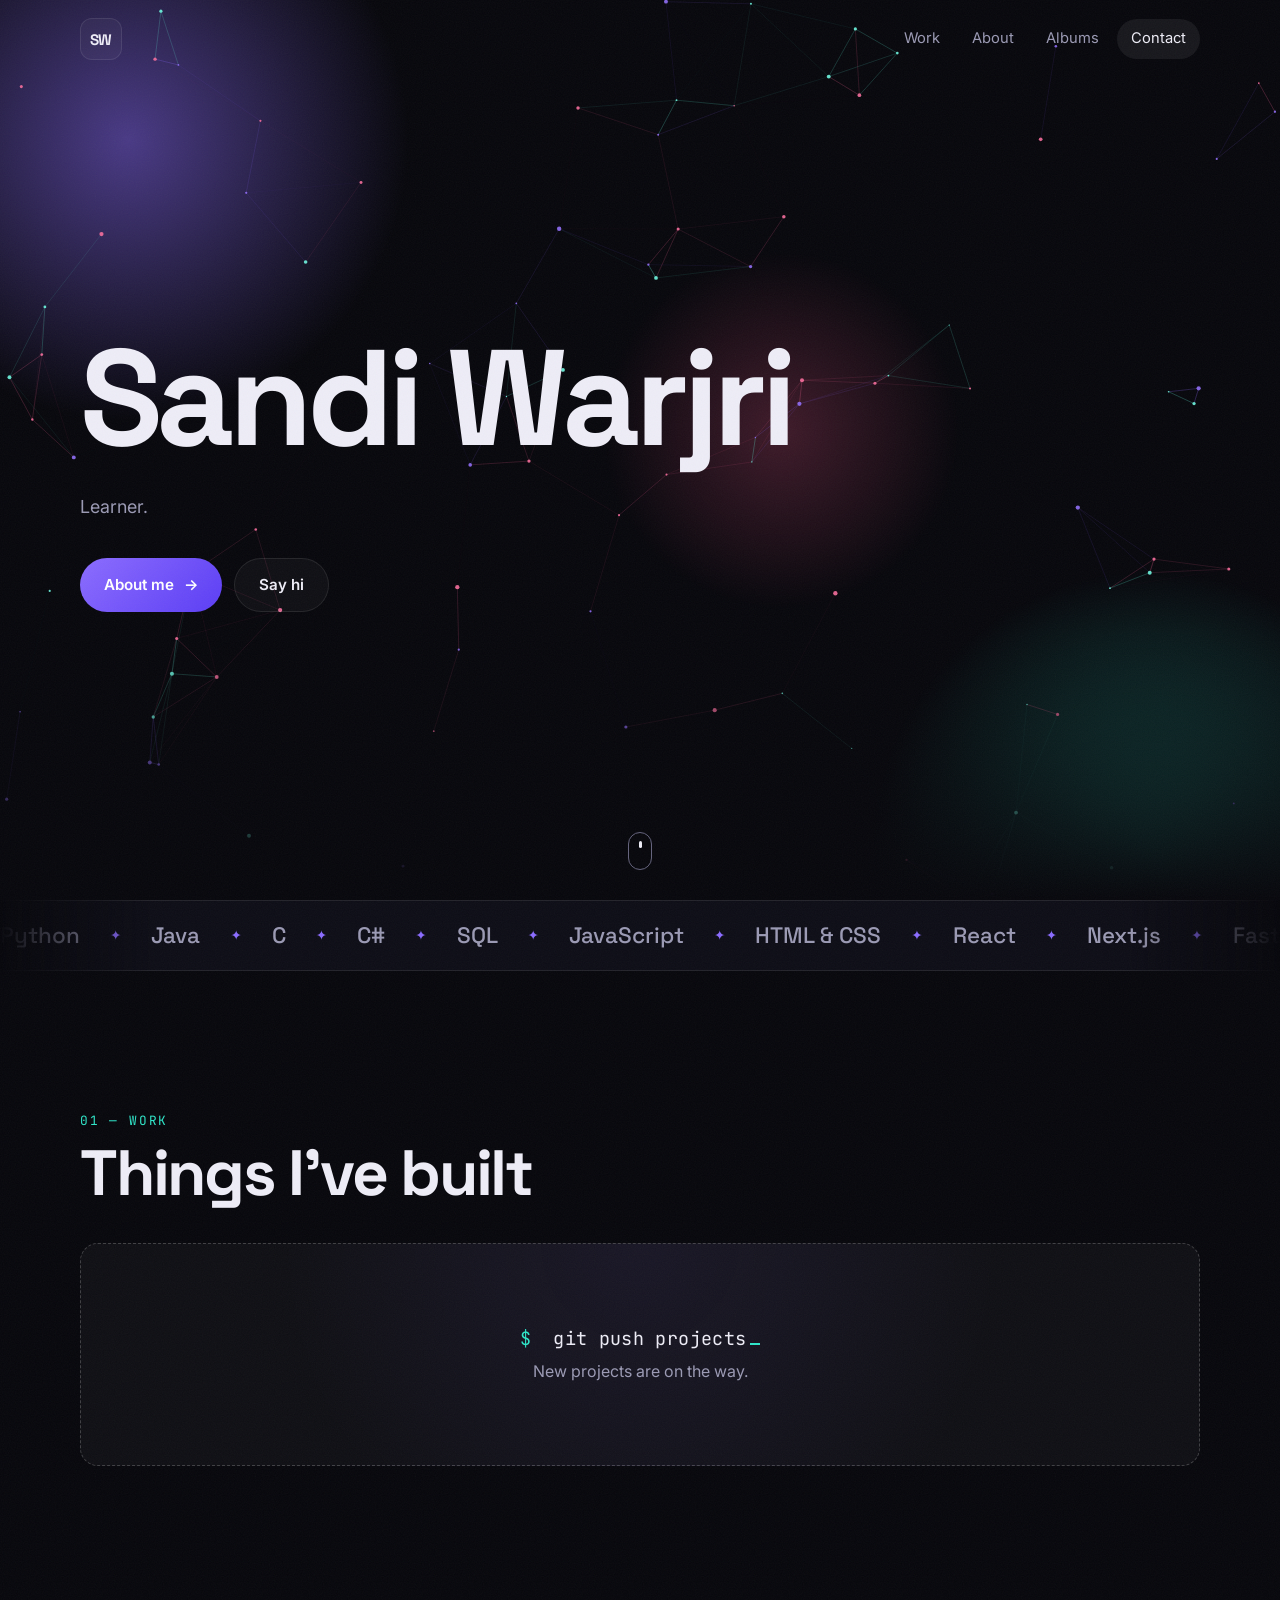
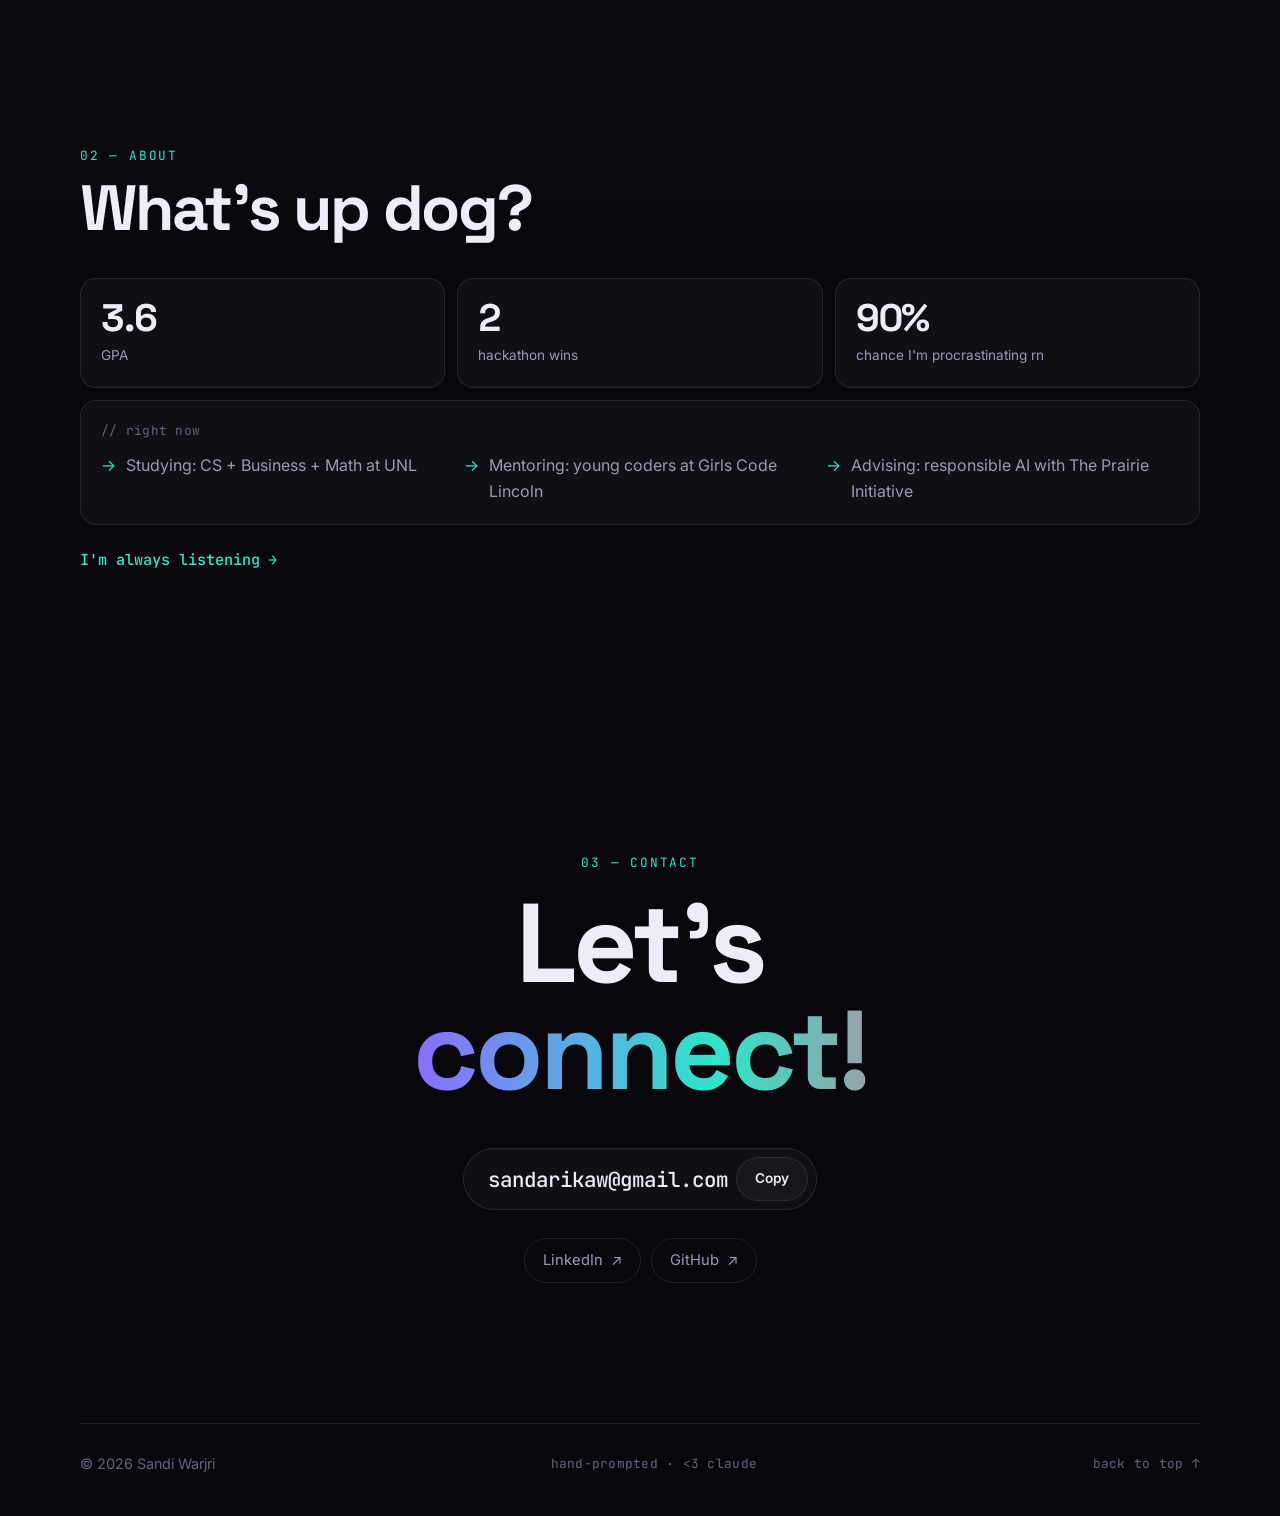
==== commit 7879ccaf: "Update home page text and stats Keep the page title from index.html instead of overwriting it with t" ====
--- a/index.html
+++ b/index.html
@@ -3,7 +3,7 @@
 <head>
   <meta charset="utf-8" />
   <meta name="viewport" content="width=device-width, initial-scale=1" />
-  <title>Sandi Warjri</title>
+  <title>Sandi's Site</title>
   <meta name="description" content="Sandi Warjri — Computer Science student at the University of Nebraska–Lincoln and the Raikes School." />
   <meta property="og:title" content="Sandi Warjri" />
   <meta property="og:description" content="Computer Science student at the University of Nebraska–Lincoln and the Raikes School." />
@@ -72,7 +72,7 @@
     <section id="about" class="section container">
       <header class="section-head reveal">
         <p class="kicker mono">02 — About</p>
-        <h2>A bit about me</h2>
+        <h2>What's up dog?</h2>
       </header>
       <div class="about-grid" data-about-grid>
         <div class="about-text reveal" data-about></div>
@@ -82,7 +82,7 @@
             <p class="mono now-title">// right now</p>
             <ul data-now></ul>
           </div>
-          <a class="text-link reveal" href="albums.html">When I'm not coding, I'm ranking albums <span class="arrow" aria-hidden="true">→</span></a>
+          <a class="text-link reveal" href="albums.html">I'm always listening <span class="arrow" aria-hidden="true">→</span></a>
         </aside>
       </div>
     </section>
@@ -90,7 +90,7 @@
     <!-- CONTACT -->
     <section id="contact" class="section container contact">
       <p class="kicker mono reveal">03 — Contact</p>
-      <h2 class="contact-title reveal">Let's build<br /><span class="gradient-text">something cool.</span></h2>
+      <h2 class="contact-title reveal">Let's <br /><span class="gradient-text">connect!</span></h2>
       <div class="contact-card reveal" data-email-block>
         <a class="email-link" data-email href="#"></a>
         <button class="btn btn-ghost btn-sm magnetic" type="button" data-copy>Copy</button>
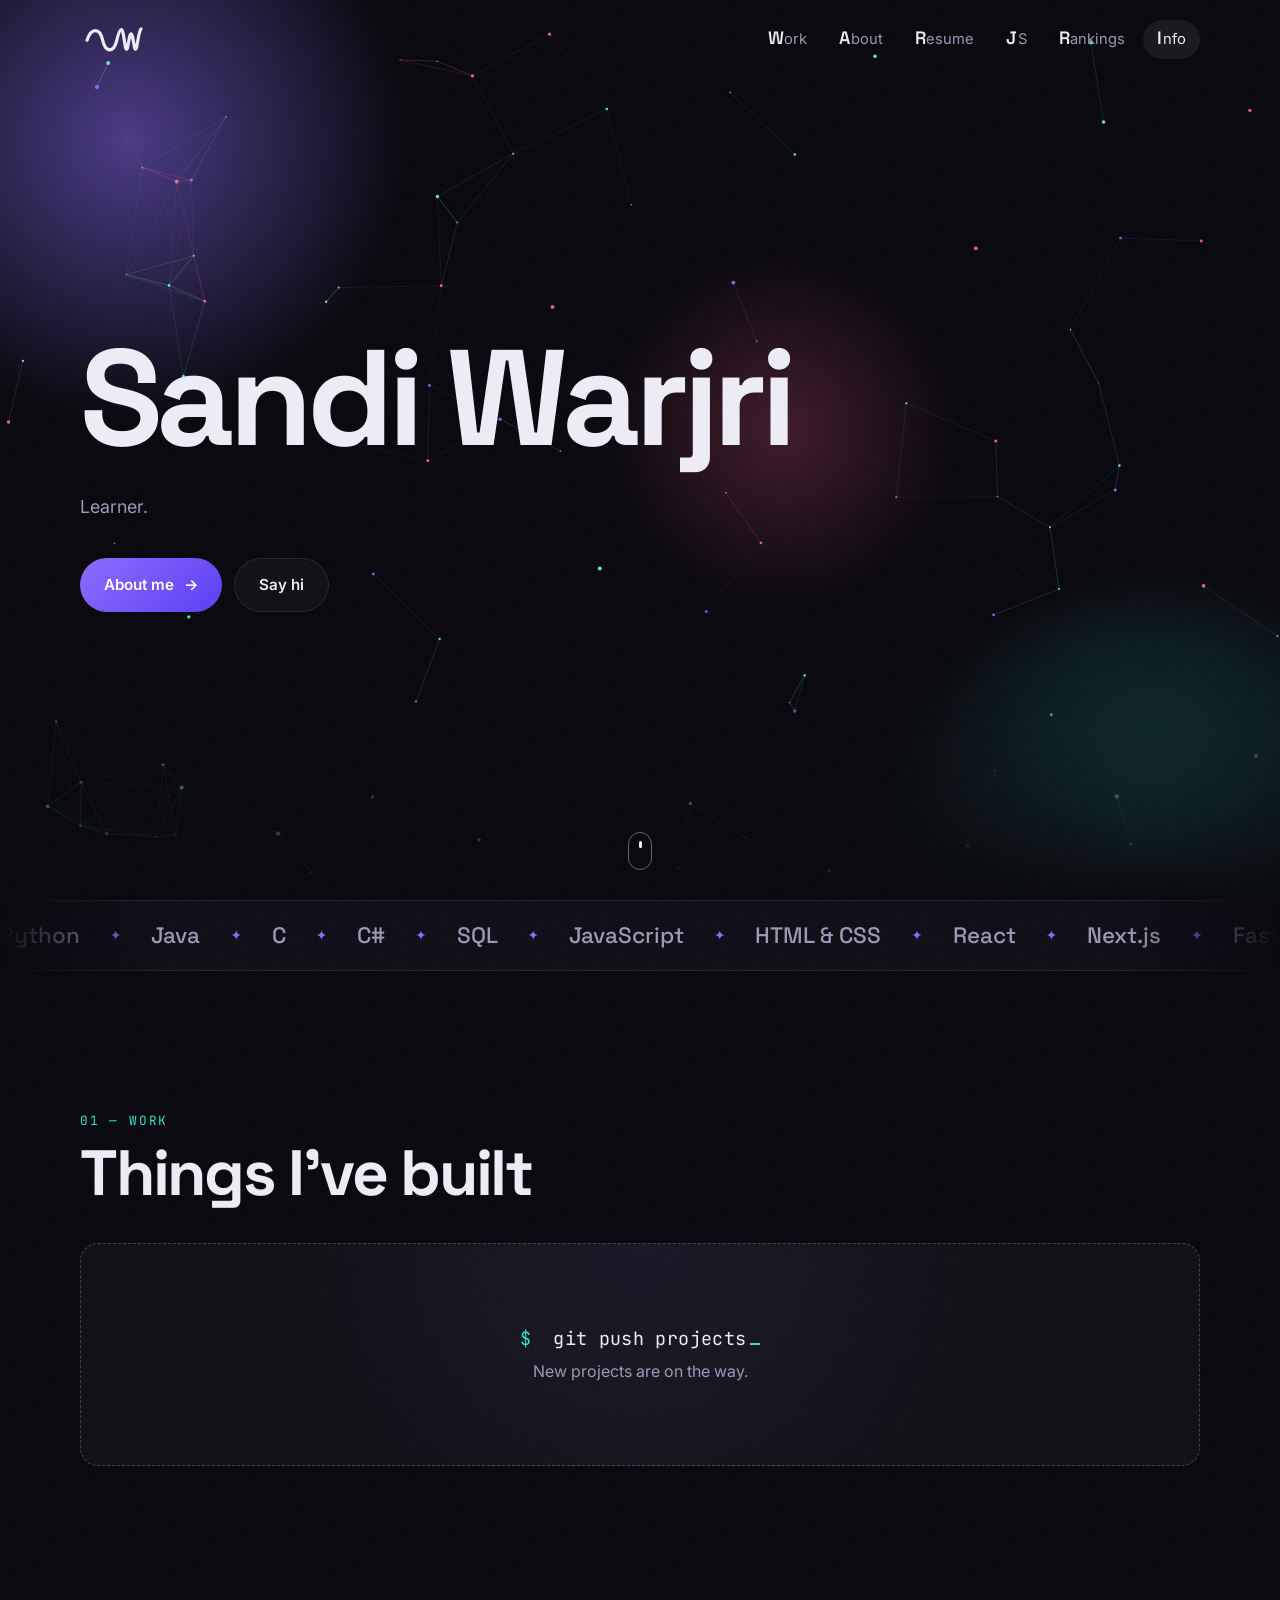
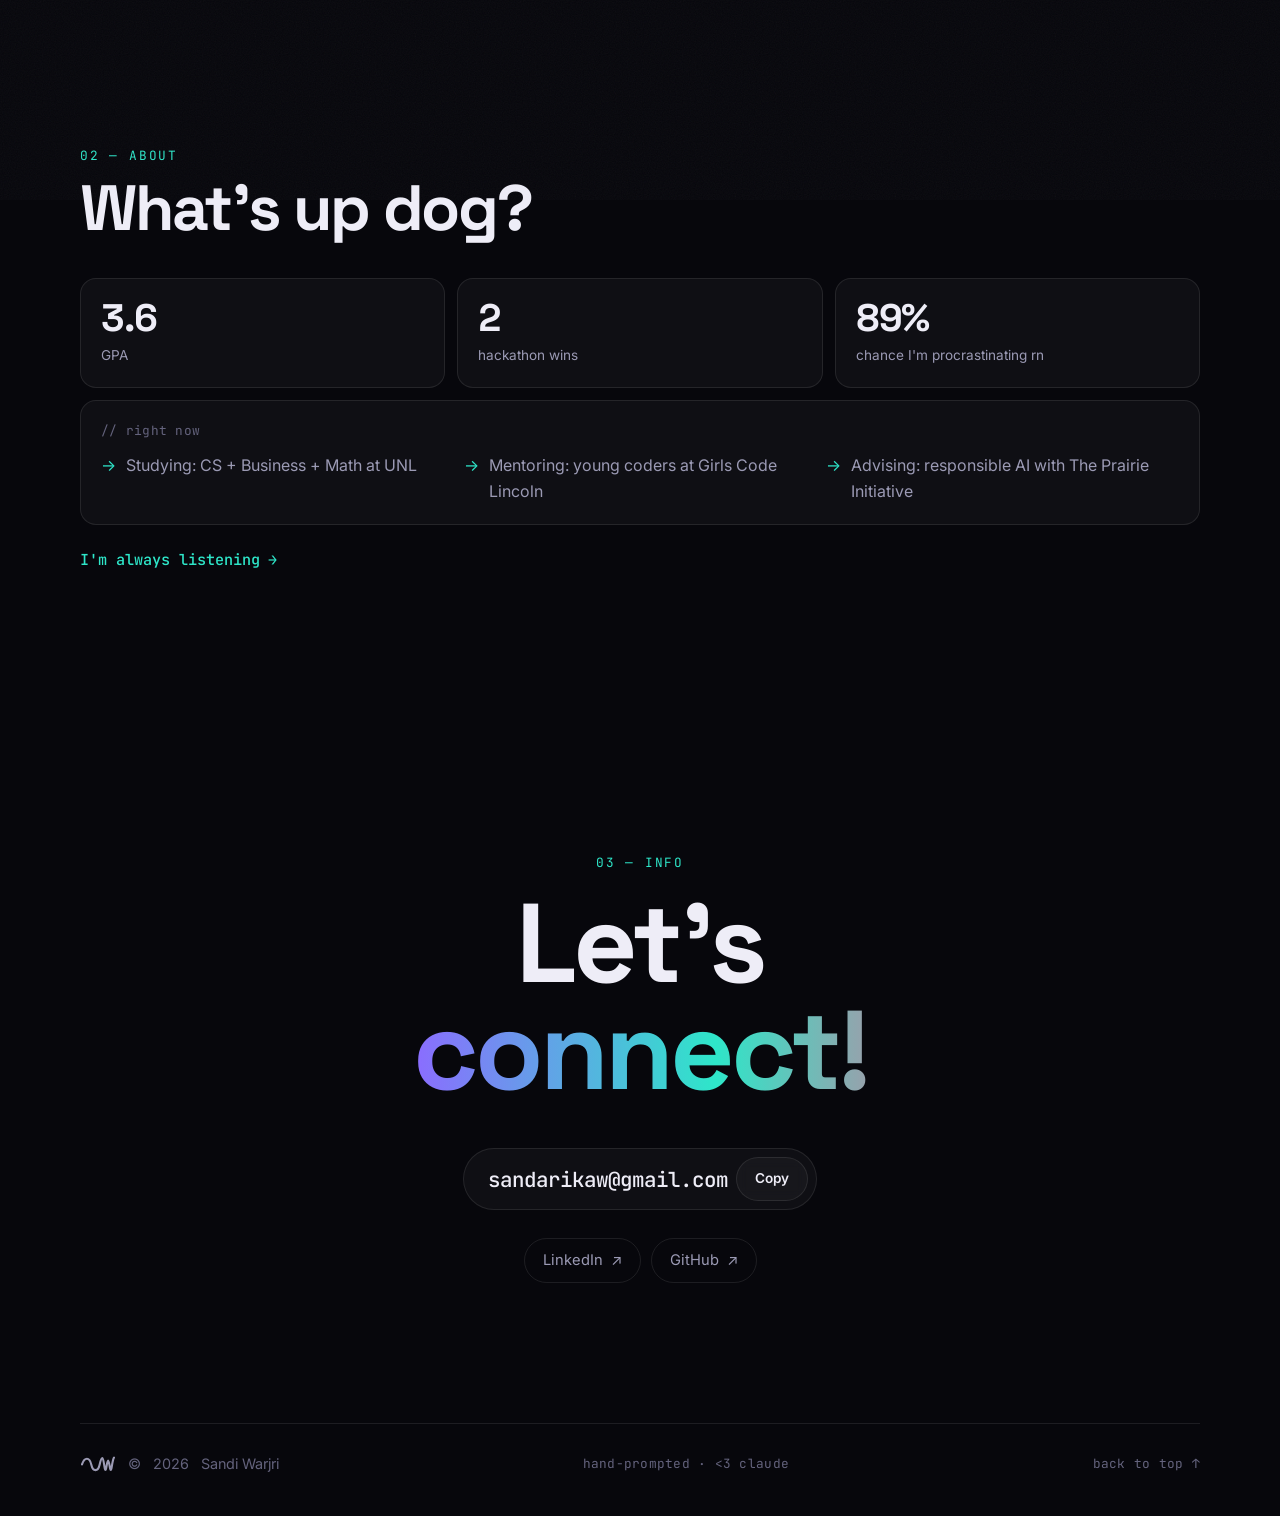
==== commit 3c199df1: "New logo, WARJRI nav, Resume and JS pages - Signal logo (03B) in the nav, footer and tab icon (#f37e" ====
--- a/index.html
+++ b/index.html
@@ -26,12 +26,14 @@
   <div class="grain" aria-hidden="true"></div>
 
   <header class="nav">
-    <a class="logo magnetic" href="#top" aria-label="Back to top" data-initials>SW</a>
-    <nav aria-label="Main">
-      <a href="#projects">Work</a>
-      <a href="#about">About</a>
-      <a href="albums.html">Albums</a>
-      <a href="#contact">Contact</a>
+    <a class="logo magnetic" href="#top" aria-label="Sandi Warjri, back to top"><svg class="logo-mark" viewBox="8 30 84 38" fill="none" stroke="currentColor" stroke-width="4.5" stroke-linecap="round" stroke-linejoin="round" aria-hidden="true" focusable="false"><path d="M12 50 C18 32 30 32 34 50 C38 68 50 68 54 50 C56 41 58 35 60.5 35 C63 35 64.5 52 66.3 60.5 C67 63.8 68.4 63.8 69.1 60.5 C70.6 53 72 41 74 41 C76 41 77.4 53 78.9 60.5 C79.6 63.8 81 63.8 81.7 60.5 C83.3 53 85 38 88 34"/></svg></a>
+    <nav class="nav-links" aria-label="Main">
+      <a href="#projects" aria-label="Work"><span class="ini">W</span><span class="rest">ork</span></a>
+      <a href="#about" aria-label="About"><span class="ini">A</span><span class="rest">bout</span></a>
+      <a href="resume.html" aria-label="Resume"><span class="ini">R</span><span class="rest">esume</span></a>
+      <a href="design.html" aria-label="JS: components and fonts"><span class="ini">J</span><span class="rest">S</span></a>
+      <a href="albums.html" aria-label="Rankings"><span class="ini">R</span><span class="rest">ankings</span></a>
+      <a href="#info" aria-label="Info"><span class="ini">I</span><span class="rest">nfo</span></a>
     </nav>
   </header>
 
@@ -46,7 +48,7 @@
         <p class="hero-tagline intro" style="--d:550ms" data-tagline></p>
         <div class="hero-cta intro" style="--d:700ms">
           <a class="btn btn-primary magnetic" href="#projects">See my work <span class="arrow" aria-hidden="true">→</span></a>
-          <a class="btn btn-ghost magnetic" href="#contact">Say hi</a>
+          <a class="btn btn-ghost magnetic" href="#info">Say hi</a>
         </div>
       </div>
 
@@ -87,9 +89,9 @@
       </div>
     </section>
 
-    <!-- CONTACT -->
-    <section id="contact" class="section container contact">
-      <p class="kicker mono reveal">03 — Contact</p>
+    <!-- INFO (contact) -->
+    <section id="info" class="section container contact">
+      <p class="kicker mono reveal">03 — Info</p>
       <h2 class="contact-title reveal">Let's <br /><span class="gradient-text">connect!</span></h2>
       <div class="contact-card reveal" data-email-block>
         <a class="email-link" data-email href="#"></a>
@@ -100,7 +102,7 @@
   </main>
 
   <footer class="footer container">
-    <span>© <span data-year></span> <span data-name-plain></span></span>
+    <span class="footer-brand"><svg class="footer-mark" viewBox="8 30 84 38" fill="none" stroke="currentColor" stroke-width="5" stroke-linecap="round" stroke-linejoin="round" aria-hidden="true" focusable="false"><path d="M12 50 C18 32 30 32 34 50 C38 68 50 68 54 50 C56 41 58 35 60.5 35 C63 35 64.5 52 66.3 60.5 C67 63.8 68.4 63.8 69.1 60.5 C70.6 53 72 41 74 41 C76 41 77.4 53 78.9 60.5 C79.6 63.8 81 63.8 81.7 60.5 C83.3 53 85 38 88 34"/></svg>© <span data-year></span> <span data-name-plain></span></span>
     <span class="mono">hand-prompted · &lt;3 claude</span>
     <a href="#top" class="mono">back to top ↑</a>
   </footer>
--- a/styles.css
+++ b/styles.css
@@ -102,18 +102,29 @@
   padding-block: 12px;
 }
 .logo {
-  display: grid; place-items: center; width: 42px; height: 42px;
-  font: 700 0.95rem var(--font-display); letter-spacing: -0.02em;
-  border: 1px solid var(--border); border-radius: 12px; background: var(--surface);
-  transition: transform 0.3s var(--ease-out), border-color 0.3s;
-}
-.logo:hover { border-color: var(--border-hi); }
-.nav nav { display: flex; gap: 4px; }
-.nav nav a {
+  display: block; padding: 8px 4px; color: var(--text);
+  transition: transform 0.3s var(--ease-out), color 0.3s;
+}
+.logo:hover { color: var(--accent); }
+.logo-mark { display: block; width: 60px; height: 27px; }
+.nav-links { display: flex; gap: 4px; }
+.nav-links a {
   padding: 8px 14px; border-radius: 999px; color: var(--muted); font-size: 0.92rem;
   transition: color 0.2s, background-color 0.2s;
 }
-.nav nav a:hover, .nav nav a.active, .nav nav a[aria-current="page"] { color: var(--text); background: var(--surface-2); }
+.nav-links a:hover, .nav-links a.active, .nav-links a[aria-current="page"] { color: var(--text); background: var(--surface-2); }
+/* first letters spell W·A·R·J·R·I */
+.nav-links .ini {
+  font: 600 1.22em / 1 var(--font-display); color: var(--text);
+  letter-spacing: -0.01em; margin-right: 0.04em;
+}
+
+/* inner pages (resume, JS, rankings) share this title style */
+.page-head { padding: 140px 0 40px; }
+.page-main { min-height: calc(100vh - 110px); }
+.resume-placeholder { margin: 28px 0 8px; }
+.hero-name.page-title { font-size: clamp(3rem, 8.5vw, 6.8rem); margin: 24px 0 18px; }
+.lede { max-width: 44ch; color: var(--muted); font-size: clamp(1rem, 1.6vw, 1.15rem); margin: 0 0 20px; }
 
 /* ============ Hero ============ */
 .hero {
@@ -480,6 +491,8 @@
   padding: 28px 0 40px; border-top: 1px solid var(--border); color: var(--dim); font-size: 0.9rem;
 }
 .footer a:hover { color: var(--text); }
+.footer-brand { display: inline-flex; align-items: center; gap: 12px; }
+.footer-mark { display: block; width: 36px; height: 16px; color: var(--muted); }
 .toast {
   position: fixed; bottom: 24px; left: 50%; z-index: 80; pointer-events: none;
   translate: -50% 20px; opacity: 0;
@@ -496,9 +509,8 @@
 @media (max-width: 520px) {
   .no-text .stats { grid-template-columns: repeat(2, 1fr); }
   .no-text .stat:last-child:nth-child(odd) { grid-column: 1 / -1; }
-  .nav nav { gap: 2px; }
-  .nav nav a { padding: 7px 9px; font-size: 0.84rem; }
-  .logo { width: 38px; height: 38px; }
+  .logo-mark { width: 50px; height: 22.5px; }
+  .page-head { padding-top: 116px; }
   .hero { padding-top: 110px; }
   .stats { gap: 10px; }
   .stat { padding: 16px; }
@@ -507,8 +519,15 @@
   .footer { justify-content: center; text-align: center; }
 }
 
+/* phones: the nav shrinks to just the initials, W A R J R I */
+@media (max-width: 720px) {
+  .nav-links { gap: 0; }
+  .nav-links a { padding: 8px 10px; }
+  .nav-links .rest { display: none; }
+  .nav-links .ini { font-size: 1.15rem; margin: 0; }
+}
 @media (max-width: 360px) {
-  .nav nav a { padding: 6px 6px; font-size: 0.8rem; }
+  .nav-links a { padding: 8px 7px; }
 }
 
 /* ============ Reduced motion ============ */
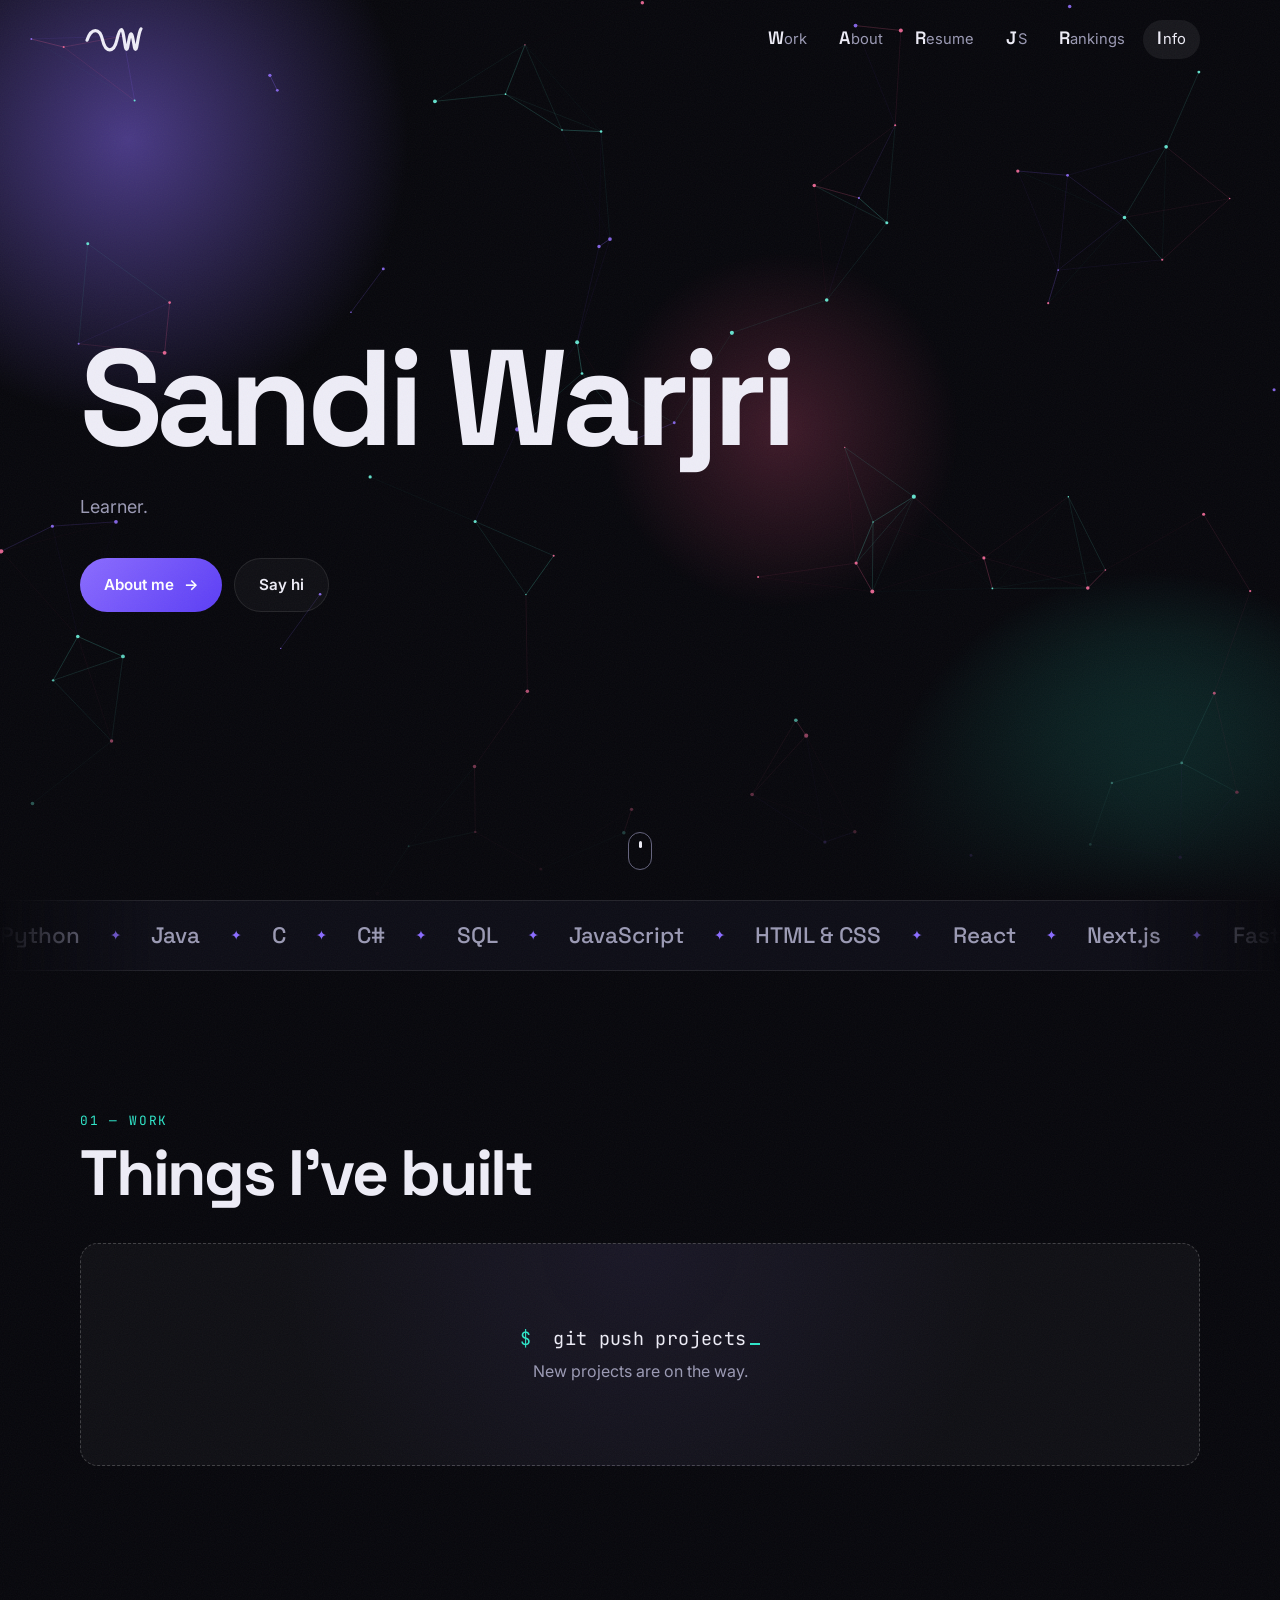
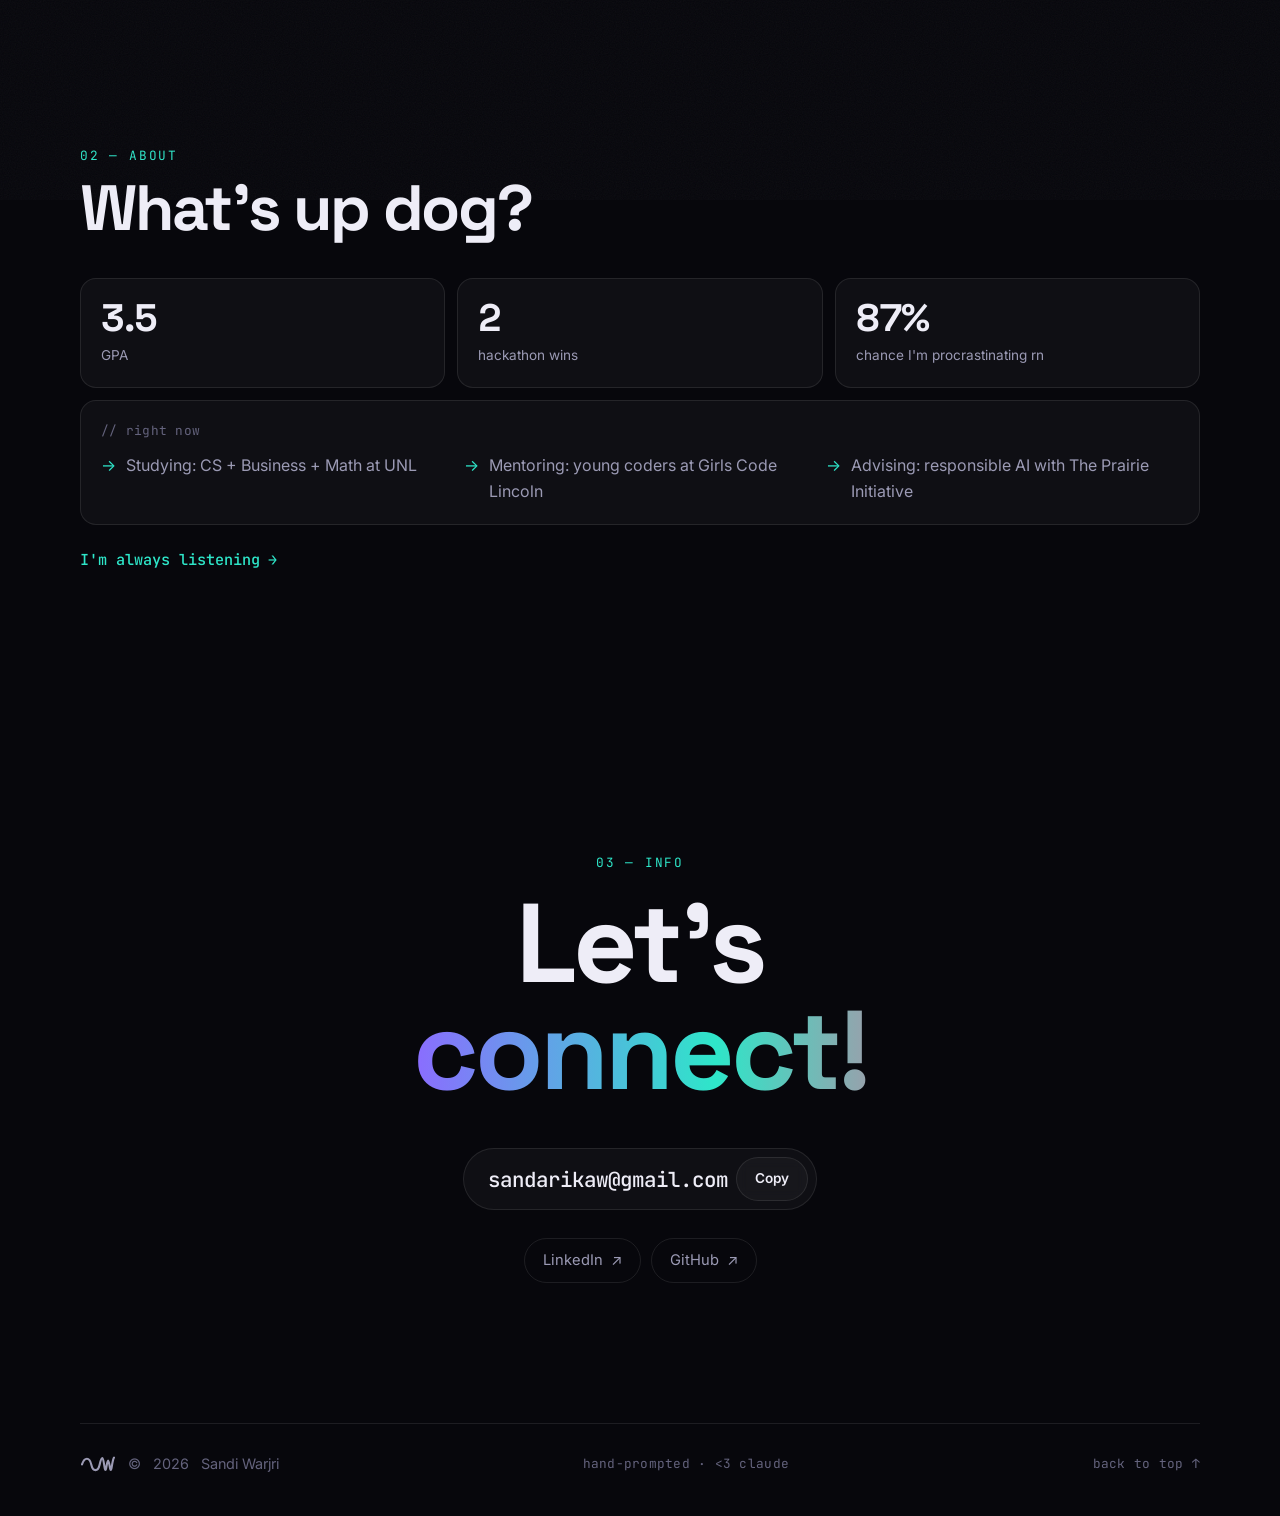
==== commit 6e877323: "Pink tab icon, clean URLs, Control-tap confetti - Tab icon now #ff5d8f - Links use /design, /resume," ====
--- a/index.html
+++ b/index.html
@@ -30,9 +30,9 @@
     <nav class="nav-links" aria-label="Main">
       <a href="#projects" aria-label="Work"><span class="ini">W</span><span class="rest">ork</span></a>
       <a href="#about" aria-label="About"><span class="ini">A</span><span class="rest">bout</span></a>
-      <a href="resume.html" aria-label="Resume"><span class="ini">R</span><span class="rest">esume</span></a>
-      <a href="design.html" aria-label="JS: components and fonts"><span class="ini">J</span><span class="rest">S</span></a>
-      <a href="albums.html" aria-label="Rankings"><span class="ini">R</span><span class="rest">ankings</span></a>
+      <a href="/resume" aria-label="Resume"><span class="ini">R</span><span class="rest">esume</span></a>
+      <a href="/design" aria-label="JS: components and fonts"><span class="ini">J</span><span class="rest">S</span></a>
+      <a href="/albums" aria-label="Rankings"><span class="ini">R</span><span class="rest">ankings</span></a>
       <a href="#info" aria-label="Info"><span class="ini">I</span><span class="rest">nfo</span></a>
     </nav>
   </header>
@@ -84,7 +84,7 @@
             <p class="mono now-title">// right now</p>
             <ul data-now></ul>
           </div>
-          <a class="text-link reveal" href="albums.html">I'm always listening <span class="arrow" aria-hidden="true">→</span></a>
+          <a class="text-link reveal" href="/albums">I'm always listening <span class="arrow" aria-hidden="true">→</span></a>
         </aside>
       </div>
     </section>
--- a/styles.css
+++ b/styles.css
@@ -493,6 +493,7 @@
 .footer a:hover { color: var(--text); }
 .footer-brand { display: inline-flex; align-items: center; gap: 12px; }
 .footer-mark { display: block; width: 36px; height: 16px; color: var(--muted); }
+.confetti { position: fixed; inset: 0; width: 100%; height: 100%; z-index: 90; pointer-events: none; }
 .toast {
   position: fixed; bottom: 24px; left: 50%; z-index: 80; pointer-events: none;
   translate: -50% 20px; opacity: 0;
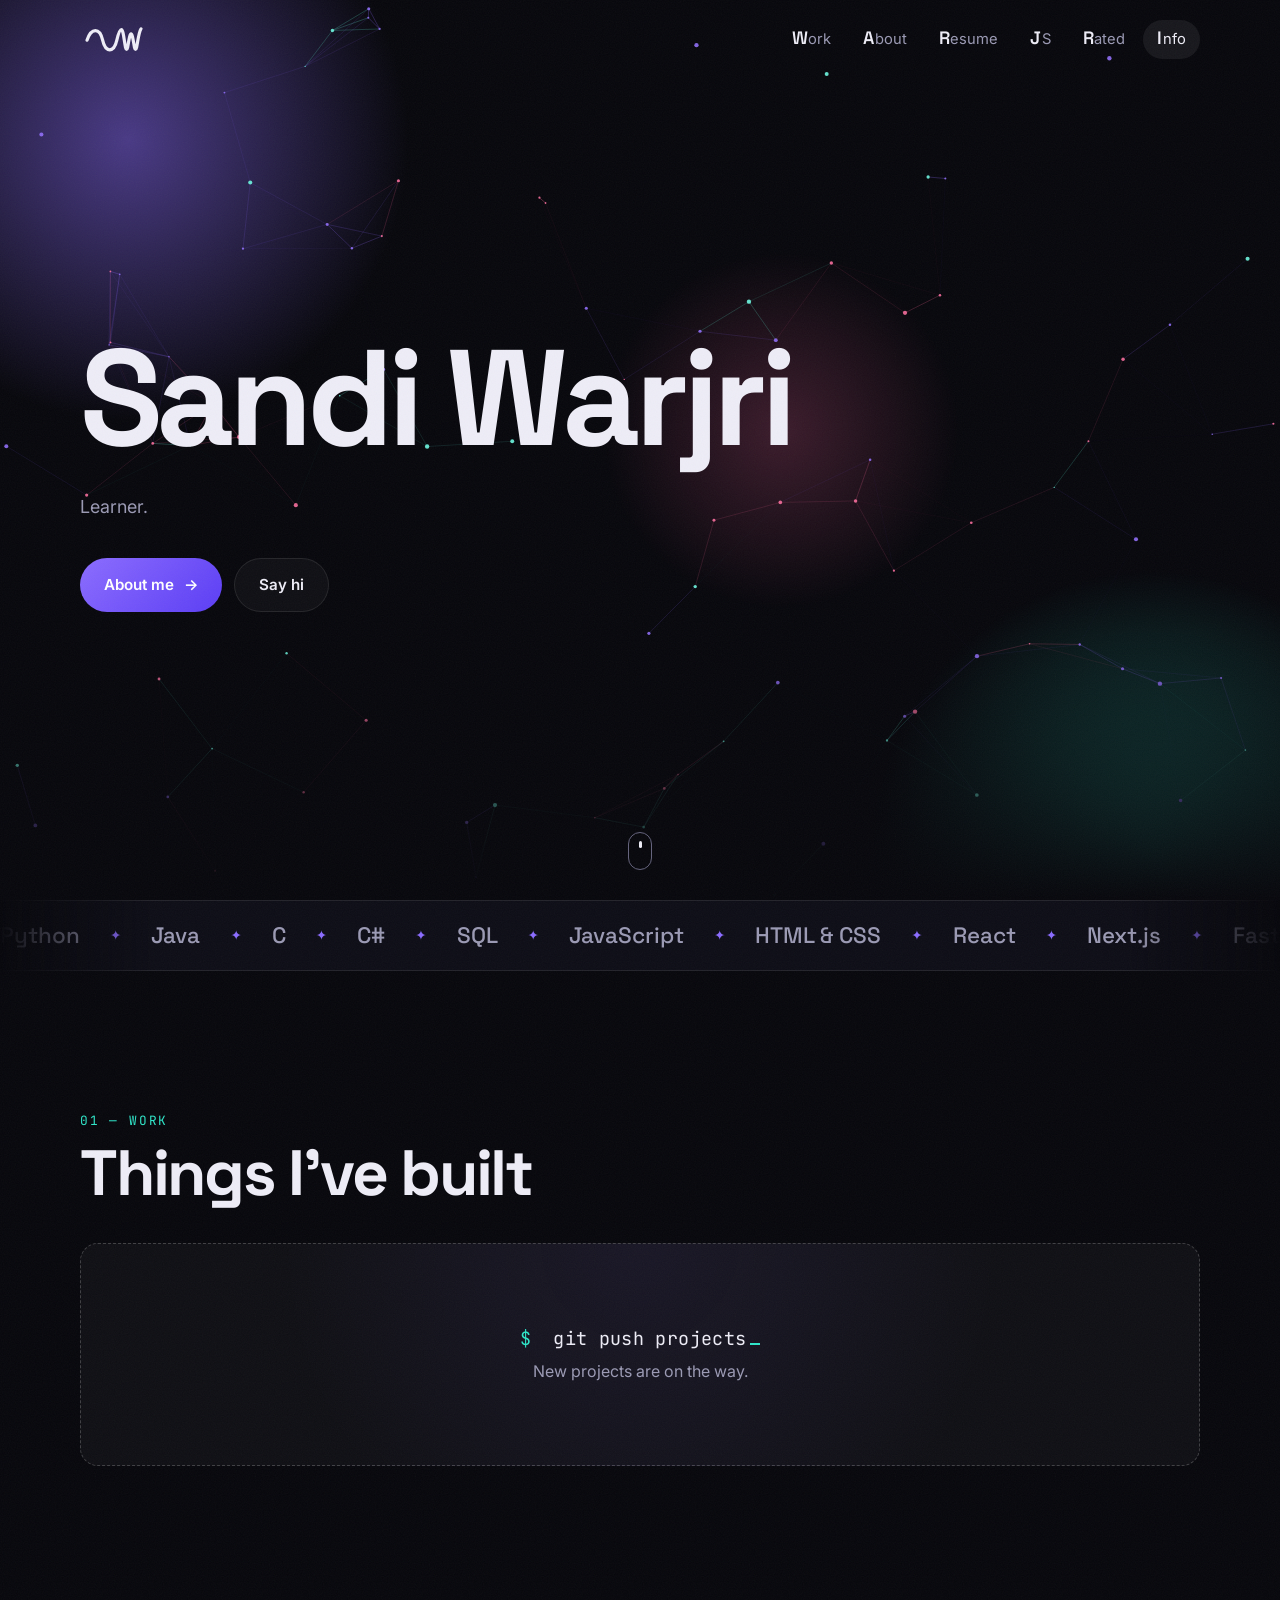
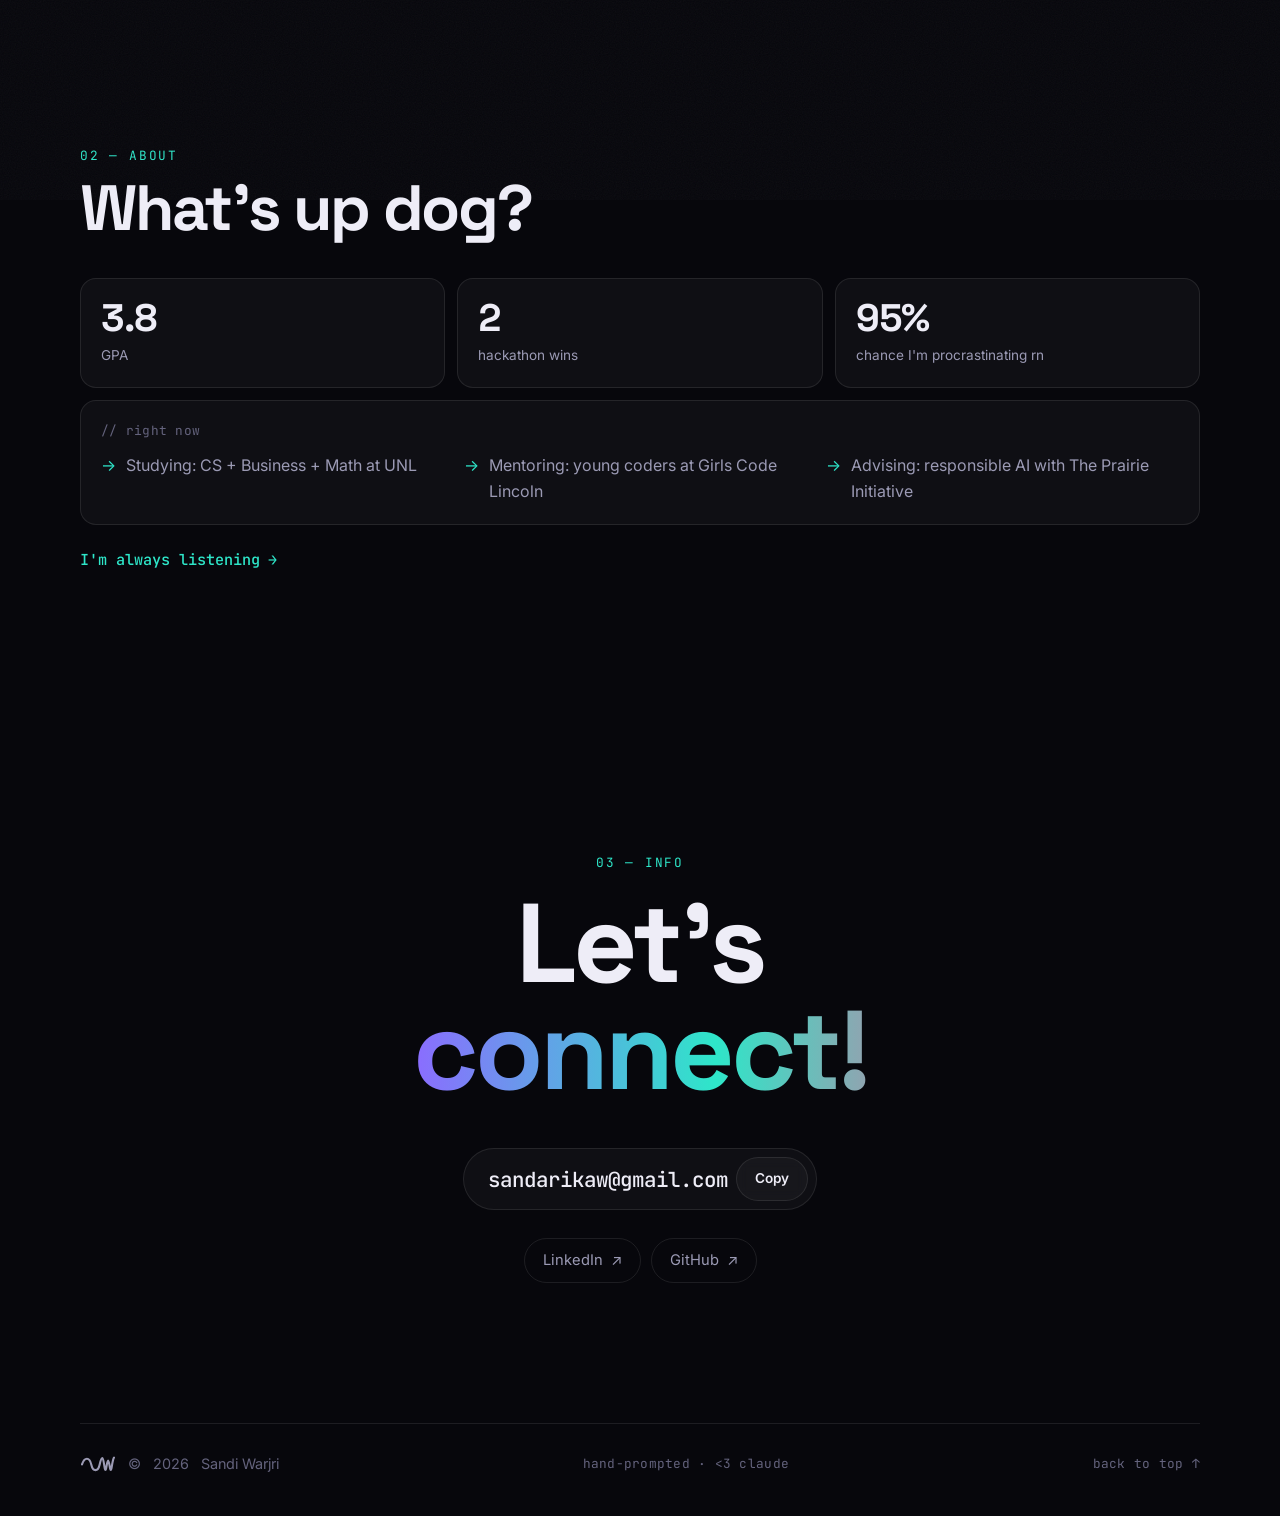
==== commit de03b1de: "Albums Rated: list albums newest release first Drop rank badges, show each album's official release " ====
--- a/index.html
+++ b/index.html
@@ -32,7 +32,7 @@
       <a href="#about" aria-label="About"><span class="ini">A</span><span class="rest">bout</span></a>
       <a href="/resume" aria-label="Resume"><span class="ini">R</span><span class="rest">esume</span></a>
       <a href="/design" aria-label="JS: components and fonts"><span class="ini">J</span><span class="rest">S</span></a>
-      <a href="/albums" aria-label="Rankings"><span class="ini">R</span><span class="rest">ankings</span></a>
+      <a href="/albums" aria-label="Rated"><span class="ini">R</span><span class="rest">ated</span></a>
       <a href="#info" aria-label="Info"><span class="ini">I</span><span class="rest">nfo</span></a>
     </nav>
   </header>
--- a/styles.css
+++ b/styles.css
@@ -11,7 +11,7 @@
   --dim: #64637d;
   --accent: #8b6cff;
   --accent-2: #2ee6c9;
-  --accent-3: #ff5d8f;
+  --accent-3: #f16298;
   --radius: 18px;
   --font-display: "Space Grotesk", system-ui, sans-serif;
   --font-body: "Inter", system-ui, sans-serif;
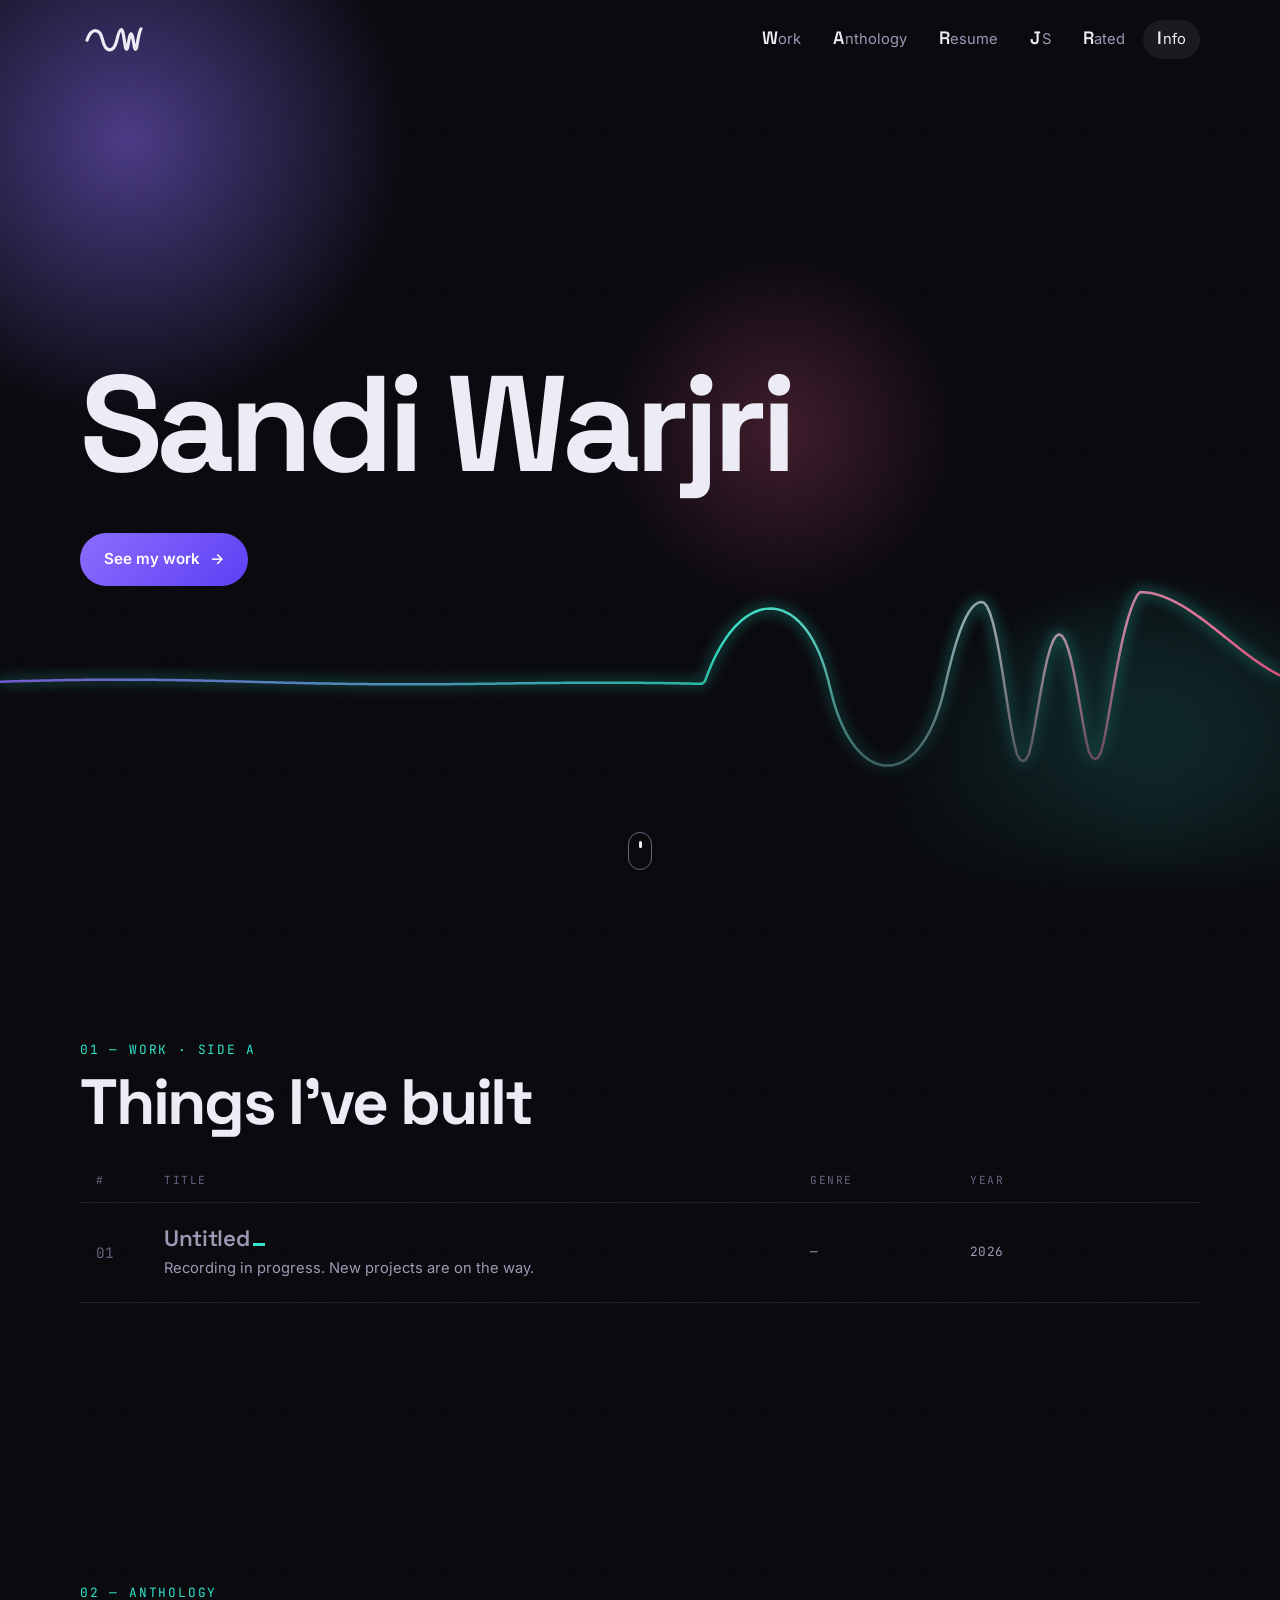
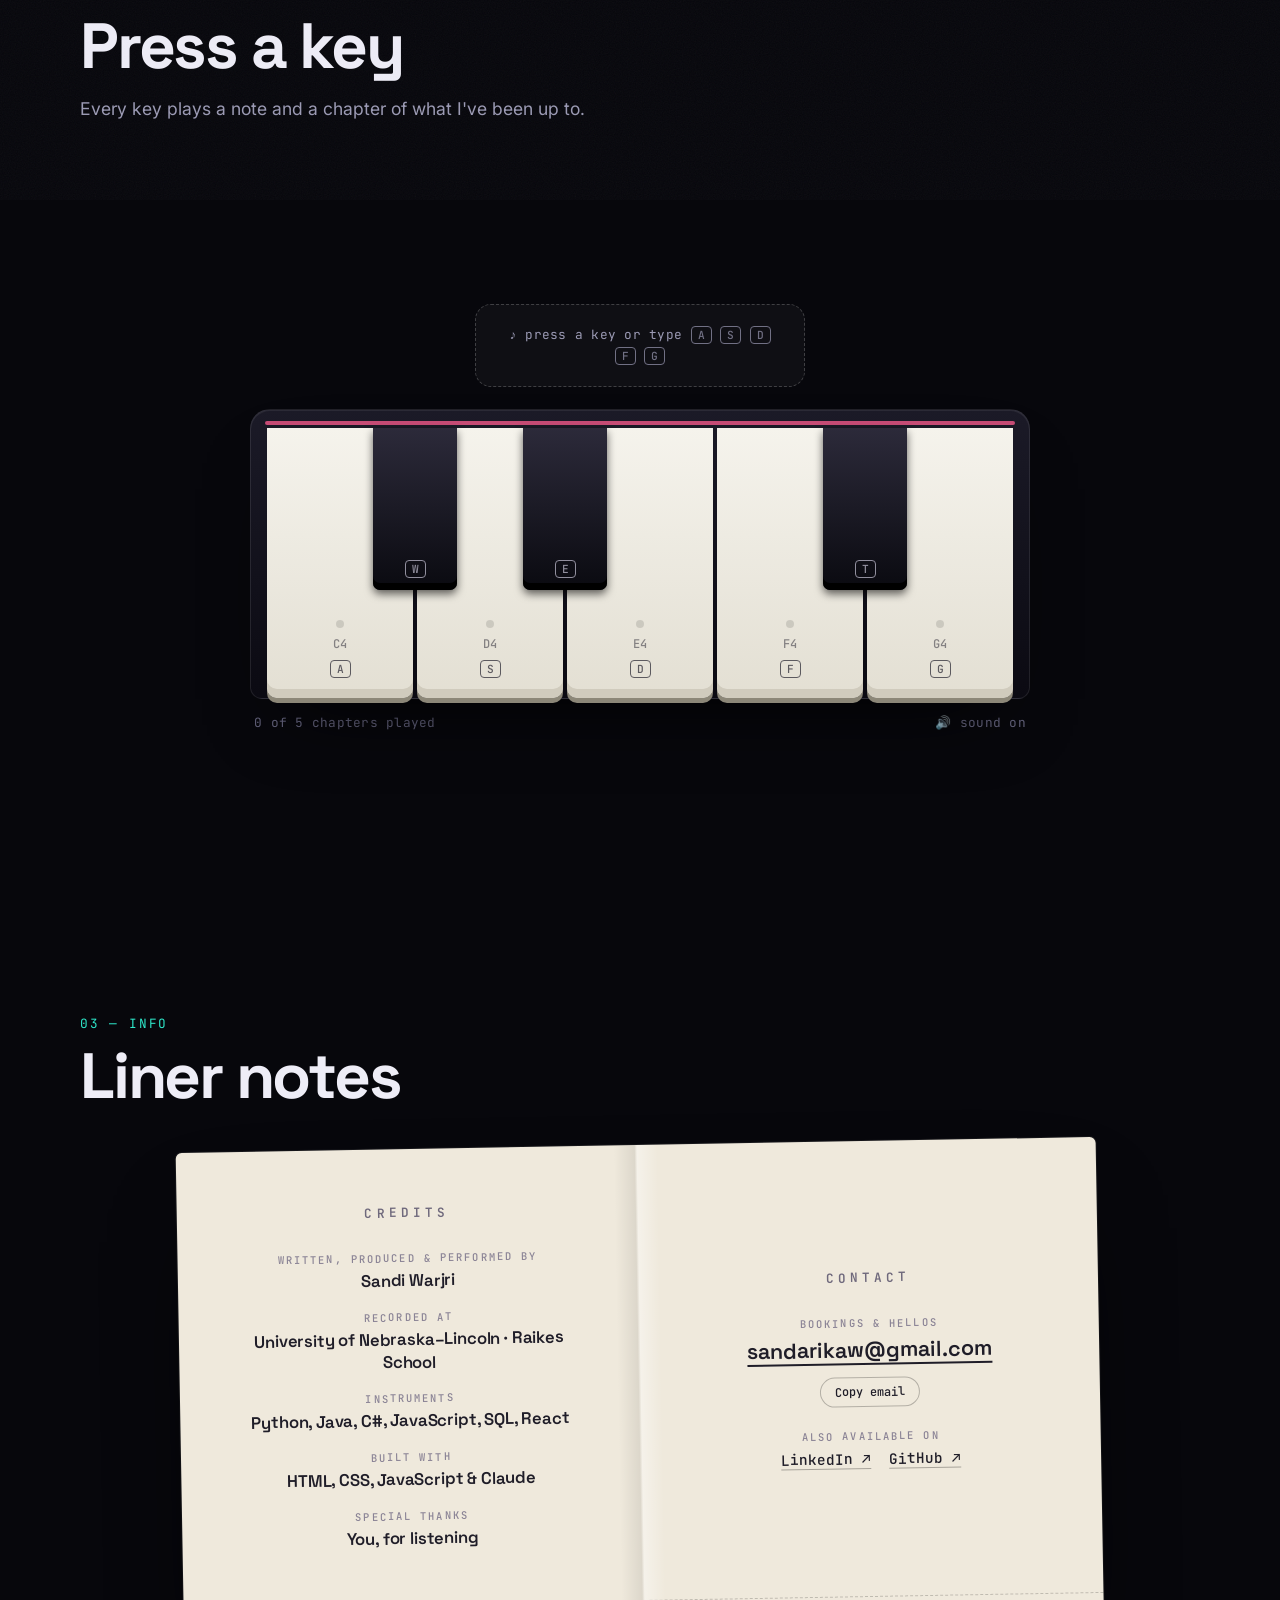
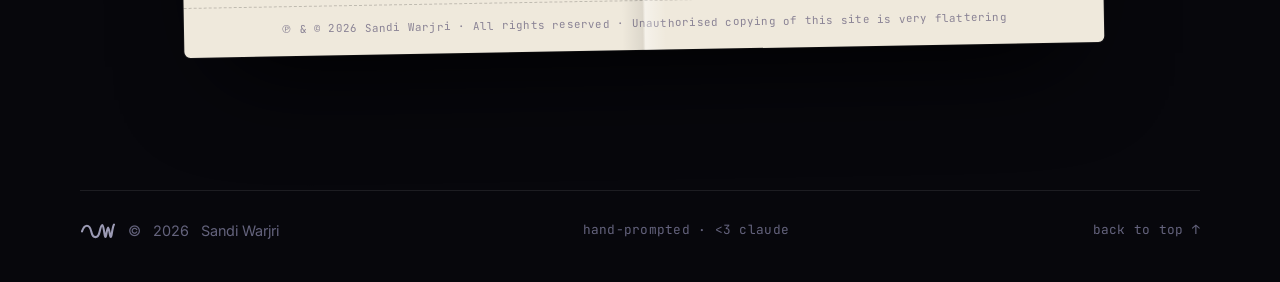
==== commit ccfed1e6: "Redesign home page: wave hero, tracklist, experience piano, liner notes Replace the particle hero wi" ====
--- a/index.html
+++ b/index.html
@@ -20,7 +20,7 @@
   <script src="home.js" defer></script>
 </head>
 <body>
-  <a class="skip" href="#about">Skip to content</a>
+  <a class="skip" href="#projects">Skip to content</a>
   <div class="progress" aria-hidden="true"></div>
   <div class="cursor-ring" aria-hidden="true"></div>
   <div class="grain" aria-hidden="true"></div>
@@ -29,7 +29,7 @@
     <a class="logo magnetic" href="#top" aria-label="Sandi Warjri, back to top"><svg class="logo-mark" viewBox="8 30 84 38" fill="none" stroke="currentColor" stroke-width="4.5" stroke-linecap="round" stroke-linejoin="round" aria-hidden="true" focusable="false"><path d="M12 50 C18 32 30 32 34 50 C38 68 50 68 54 50 C56 41 58 35 60.5 35 C63 35 64.5 52 66.3 60.5 C67 63.8 68.4 63.8 69.1 60.5 C70.6 53 72 41 74 41 C76 41 77.4 53 78.9 60.5 C79.6 63.8 81 63.8 81.7 60.5 C83.3 53 85 38 88 34"/></svg></a>
     <nav class="nav-links" aria-label="Main">
       <a href="#projects" aria-label="Work"><span class="ini">W</span><span class="rest">ork</span></a>
-      <a href="#about" aria-label="About"><span class="ini">A</span><span class="rest">bout</span></a>
+      <a href="#anthology" aria-label="Anthology: experience"><span class="ini">A</span><span class="rest">nthology</span></a>
       <a href="/resume" aria-label="Resume"><span class="ini">R</span><span class="rest">esume</span></a>
       <a href="/design" aria-label="JS: components and fonts"><span class="ini">J</span><span class="rest">S</span></a>
       <a href="/albums" aria-label="Rated"><span class="ini">R</span><span class="rest">ated</span></a>
@@ -38,66 +38,75 @@
   </header>
 
   <main id="top">
-    <!-- HERO -->
+    <!-- HERO: the logo drawn as one long wave you can pluck -->
     <section class="hero">
       <canvas class="hero-canvas" aria-hidden="true"></canvas>
       <div class="aurora" aria-hidden="true"><span></span><span></span><span></span></div>
 
       <div class="hero-inner container">
         <h1 class="hero-name" data-name>Sandi Warjri</h1>
-        <p class="hero-tagline intro" style="--d:550ms" data-tagline></p>
-        <div class="hero-cta intro" style="--d:700ms">
+        <div class="hero-cta intro" style="--d:550ms">
           <a class="btn btn-primary magnetic" href="#projects">See my work <span class="arrow" aria-hidden="true">→</span></a>
-          <a class="btn btn-ghost magnetic" href="#info">Say hi</a>
         </div>
       </div>
 
       <a class="scroll-cue" href="#projects" aria-label="Scroll to projects"><span></span></a>
     </section>
 
-    <!-- TECH TICKER -->
-    <div class="marquee" data-marquee>
-      <div class="marquee-track" aria-hidden="true" data-stack></div>
-    </div>
-
-    <!-- PROJECTS -->
+    <!-- PROJECTS as a tracklist -->
     <section id="projects" class="section container">
       <header class="section-head reveal">
-        <p class="kicker mono">01 — Work</p>
+        <p class="kicker mono">01 — Work · Side A</p>
         <h2>Things I've built</h2>
       </header>
       <div class="filters reveal" role="group" aria-label="Filter projects" data-filters></div>
-      <div class="grid" data-projects></div>
+      <div class="track-head mono reveal" aria-hidden="true"><span>#</span><span>Title</span><span>Genre</span><span>Year</span><span></span></div>
+      <ol class="tracklist" data-projects></ol>
     </section>
 
-    <!-- ABOUT -->
-    <section id="about" class="section container">
+    <!-- EXPERIENCE piano -->
+    <section id="anthology" class="section container" data-anthology>
       <header class="section-head reveal">
-        <p class="kicker mono">02 — About</p>
-        <h2>What's up dog?</h2>
+        <p class="kicker mono">02 — Anthology</p>
+        <h2>Press a key</h2>
+        <p class="section-lede">Every key plays a note and a chapter of what I've been up to.</p>
       </header>
-      <div class="about-grid" data-about-grid>
-        <div class="about-text reveal" data-about></div>
-        <aside class="about-side">
-          <div class="stats" data-stats></div>
-          <div class="now reveal" style="--d:200ms">
-            <p class="mono now-title">// right now</p>
-            <ul data-now></ul>
+      <div class="piano-stage reveal" data-piano-stage>
+        <div class="exp-area">
+          <div class="exp-card exp-hint" data-exp aria-live="polite">
+            <p class="mono">♪ press a key<span class="kbd-hint"> or type <kbd>A</kbd> <kbd>S</kbd> <kbd>D</kbd> <kbd>F</kbd> <kbd>G</kbd></span></p>
           </div>
-          <a class="text-link reveal" href="/albums">I'm always listening <span class="arrow" aria-hidden="true">→</span></a>
-        </aside>
+        </div>
+        <div class="piano">
+          <div class="keys" data-piano></div>
+        </div>
+        <p class="piano-foot mono"><span data-played></span><span class="sound-note">🔊 sound on</span></p>
       </div>
     </section>
 
-    <!-- INFO (contact) -->
-    <section id="info" class="section container contact">
-      <p class="kicker mono reveal">03 — Info</p>
-      <h2 class="contact-title reveal">Let's <br /><span class="gradient-text">connect!</span></h2>
-      <div class="contact-card reveal" data-email-block>
-        <a class="email-link" data-email href="#"></a>
-        <button class="btn btn-ghost btn-sm magnetic" type="button" data-copy>Copy</button>
+    <!-- INFO (contact) as liner notes -->
+    <section id="info" class="section container liner">
+      <header class="section-head reveal">
+        <p class="kicker mono">03 — Info</p>
+        <h2>Liner notes</h2>
+      </header>
+      <div class="liner-booklet reveal">
+        <div class="liner-page">
+          <p class="liner-title mono">Credits</p>
+          <dl class="credits" data-credits></dl>
+        </div>
+        <div class="liner-page liner-contact">
+          <p class="liner-title mono">Contact</p>
+          <div data-email-block>
+            <p class="liner-label mono">Bookings &amp; hellos</p>
+            <a class="liner-email" data-email href="#"></a>
+            <button class="liner-copy" type="button" data-copy>Copy email</button>
+          </div>
+          <p class="liner-label mono">Also available on</p>
+          <div class="liner-socials" data-socials></div>
+        </div>
+        <p class="liner-fine mono">℗ &amp; © <span data-year></span> <span data-name-plain></span> · All rights reserved · Unauthorised copying of this site is very flattering</p>
       </div>
-      <div class="socials reveal" data-socials></div>
     </section>
   </main>
 
--- a/styles.css
+++ b/styles.css
@@ -11,7 +11,7 @@
   --dim: #64637d;
   --accent: #8b6cff;
   --accent-2: #2ee6c9;
-  --accent-3: #f16298;
+  --accent-3: #ff5d8f;
   --radius: 18px;
   --font-display: "Space Grotesk", system-ui, sans-serif;
   --font-body: "Inter", system-ui, sans-serif;
@@ -208,7 +208,7 @@
 @keyframes blink { 50% { opacity: 0; } }
 
 .hero-tagline { max-width: 52ch; color: var(--muted); font-size: clamp(1rem, 1.5vw, 1.12rem); margin: 22px 0 36px; }
-.hero-cta { display: flex; flex-wrap: wrap; gap: 12px; }
+.hero-cta { display: flex; flex-wrap: wrap; gap: 12px; margin-top: 36px; }
 
 .scroll-cue {
   position: absolute; bottom: 30px; left: 50%; margin-left: -12px;
@@ -543,3 +543,184 @@
   .grain { display: none; }
   .reveal { opacity: 1; translate: none; }
 }
+
+/* ============ Home: section lede ============ */
+.section-lede { max-width: 48ch; color: var(--muted); margin: 6px 0 0; font-size: clamp(1rem, 1.5vw, 1.1rem); }
+
+/* ============ Home: projects as a tracklist ============ */
+.track-head, .track {
+  display: grid; align-items: center; gap: 20px;
+  grid-template-columns: 48px minmax(0, 1fr) 140px 64px 130px;
+}
+.track-head {
+  padding: 0 16px 12px; border-bottom: 1px solid var(--border);
+  color: var(--dim); font-size: 0.7rem; text-transform: uppercase; letter-spacing: 0.14em;
+}
+.tracklist { list-style: none; margin: 0; padding: 0; }
+.track {
+  position: relative; padding: 22px 16px; border-bottom: 1px solid var(--border);
+  transition: opacity 0.9s var(--ease-out) var(--d, 0ms), translate 0.9s var(--ease-out) var(--d, 0ms), background-color 0.25s;
+}
+.track[hidden] { display: none; }
+.track:hover { background: var(--surface-2); }
+.track-no { position: relative; color: var(--dim); font-size: 0.9rem; font-variant-numeric: tabular-nums; }
+.track-no .play { position: absolute; left: 0; opacity: 0; color: var(--accent-2); transition: opacity 0.2s; }
+.track:hover .track-no .n { opacity: 0; }
+.track:hover .track-no .play { opacity: 1; }
+.track h3 { font: 600 clamp(1.15rem, 2vw, 1.4rem) / 1.25 var(--font-display); letter-spacing: -0.015em; margin: 0; }
+.track .badge { font-size: 0.7rem; margin-left: 8px; vertical-align: middle; }
+.track p { margin: 4px 0 0; color: var(--muted); font-size: 0.92rem; }
+.track .track-feat { color: var(--dim); font-size: 0.75rem; }
+.track-genre, .track-year { color: var(--muted); }
+.track-links { display: flex; justify-content: flex-end; gap: 14px; position: relative; z-index: 1; }
+.track-links a { font: 500 0.8rem var(--font-mono); color: var(--muted); transition: color 0.2s; }
+.track-links a:hover { color: var(--accent-2); }
+.track-empty h3 { color: var(--muted); }
+.track-empty .caret { height: 0.1em; }
+
+/* ============ Home: experience piano ============ */
+.piano-stage { position: relative; max-width: 780px; margin: 12px auto 0; }
+.exp-area { position: relative; min-height: 250px; }
+.exp-card {
+  --h: 255;
+  position: absolute; bottom: 22px; left: 50%; translate: -50% 0;
+  width: min(330px, 100%); padding: 20px 22px; border-radius: 16px;
+  border: 1px solid var(--border-hi);
+  background: linear-gradient(160deg, #15141f, #0e0d16);
+  box-shadow: 0 24px 60px -24px rgba(0, 0, 0, 0.9), 0 0 50px -20px hsl(var(--h) 90% 60% / 0.7);
+}
+.exp-card::after {
+  /* little arrow pointing down at the key that was played */
+  content: ""; position: absolute; bottom: -7px; left: calc(50% + var(--nudge, 0px));
+  width: 12px; height: 12px; translate: -50% 0; rotate: 45deg;
+  background: #0e0d16; border-right: 1px solid var(--border-hi); border-bottom: 1px solid var(--border-hi);
+}
+.exp-card.pop { animation: exp-pop 0.55s var(--ease-out); }
+@keyframes exp-pop { from { opacity: 0; transform: translateY(46px) scale(0.85) rotate(-2deg); } }
+.exp-hint { text-align: center; box-shadow: none; border-style: dashed; background: var(--surface); }
+.exp-hint::after { display: none; }
+.exp-hint p { margin: 0; color: var(--muted); }
+.exp-hint kbd, .key kbd {
+  display: inline-block; padding: 1px 6px; border-radius: 4px;
+  border: 1px solid currentColor; font: 500 0.7rem var(--font-mono); opacity: 0.7;
+}
+.exp-meta { display: flex; justify-content: space-between; margin: 0 0 10px; color: var(--dim); }
+.exp-noteName { color: hsl(var(--h) 90% 72%); }
+.exp-card h3 { font: 600 1.35rem / 1.2 var(--font-display); letter-spacing: -0.015em; margin: 0; }
+.exp-org { margin: 3px 0 0; color: var(--accent-2); font-weight: 500; }
+.exp-text { margin: 10px 0 0; color: var(--muted); font-size: 0.93rem; }
+.exp-link { display: inline-block; margin-top: 12px; color: var(--text); border-bottom: 1px solid var(--border-hi); }
+.exp-link:hover { color: var(--accent-2); border-color: currentColor; }
+
+.piano {
+  position: relative; padding: 18px 14px 0;
+  border-radius: 20px 20px 12px 12px; border: 1px solid var(--border);
+  background: linear-gradient(#1b1a27, #0b0a12);
+  box-shadow: 0 40px 80px -40px rgba(0, 0, 0, 0.95), inset 0 1px 0 rgba(255, 255, 255, 0.07);
+}
+.piano::before {
+  /* the red felt strip above the keys */
+  content: ""; position: absolute; left: 14px; right: 14px; top: 11px; height: 4px; border-radius: 2px;
+  background: var(--accent-3); opacity: 0.75;
+}
+.keys { position: relative; display: flex; height: clamp(190px, 30vw, 270px); }
+.key { touch-action: manipulation; -webkit-tap-highlight-color: transparent; }
+.key.white {
+  position: relative; flex: 1; margin: 0 2px;
+  display: flex; flex-direction: column; justify-content: flex-end; align-items: center; gap: 8px;
+  padding-bottom: 20px; border-radius: 0 0 10px 10px;
+  color: #23212e; background: linear-gradient(#f5f3ec, #e3dfd3);
+  box-shadow: inset 0 -9px 0 #d0cbbd, 0 5px 0 #8c8778;
+  transform-origin: top;
+  transition: transform 0.08s, box-shadow 0.08s, background 0.25s;
+}
+.key.white:hover { background: linear-gradient(#fbfaf5, #ebe7dc); }
+.key.white.down {
+  transform: perspective(500px) rotateX(5deg);
+  box-shadow: inset 0 -3px 0 #d0cbbd, 0 1px 0 #8c8778;
+  background: linear-gradient(#f1eee6, hsl(var(--h) 70% 86%));
+}
+.key.black {
+  position: absolute; z-index: 2; top: 0; height: 60%;
+  width: calc(100% / var(--n) * 0.56); left: calc(100% / var(--n) * var(--pos)); translate: -50% 0;
+  display: flex; align-items: flex-end; justify-content: center; padding-bottom: 12px;
+  border-radius: 0 0 7px 7px; color: #c9c6d8;
+  background: linear-gradient(#2c2a3a, #0a0a10);
+  box-shadow: inset 0 -7px 0 #000, 0 4px 8px rgba(0, 0, 0, 0.6);
+  transition: box-shadow 0.08s, background 0.25s;
+}
+.key.black:hover { background: linear-gradient(#383548, #121119); }
+.key.black.down { box-shadow: inset 0 -2px 0 #000, 0 2px 4px rgba(0, 0, 0, 0.6); background: linear-gradient(#1d1c28, hsl(var(--h) 50% 28%)); }
+.key-note { font: 500 0.75rem var(--font-mono); opacity: 0.5; }
+.key-dot {
+  width: 8px; height: 8px; border-radius: 50%;
+  background: rgba(0, 0, 0, 0.12); transition: background 0.3s, box-shadow 0.3s;
+}
+.key.played .key-dot { background: hsl(var(--h) 85% 55%); box-shadow: 0 0 10px hsl(var(--h) 85% 55%); }
+.key:focus-visible { outline-offset: -5px; }
+.piano-foot { display: flex; justify-content: space-between; gap: 12px; margin: 14px 4px 0; color: var(--dim); }
+.float-note {
+  position: absolute; z-index: 3; pointer-events: none; translate: -50% -50%;
+  font-size: 1.5rem; color: hsl(var(--h) 90% 70%); text-shadow: 0 0 12px hsl(var(--h) 90% 60%);
+  animation: float-note 1.3s var(--ease-out) forwards;
+}
+@keyframes float-note { to { transform: translate(var(--dx), -130px) rotate(var(--rot)); opacity: 0; } }
+@media (hover: none) { .key kbd, .kbd-hint { display: none; } }
+
+/* ============ Home: liner notes (contact) ============ */
+.liner-booklet {
+  position: relative; display: grid; grid-template-columns: 1fr 1fr;
+  max-width: 920px; margin: 8px auto 0; border-radius: 6px;
+  color: #1f1d28; background: #efe9dc;
+  box-shadow: 0 50px 100px -40px rgba(0, 0, 0, 0.95), 0 0 0 1px rgba(255, 255, 255, 0.06);
+  rotate: -1deg;
+  transition: rotate 0.6s var(--ease-out), opacity 0.9s var(--ease-out), translate 0.9s var(--ease-out);
+}
+.liner-booklet:hover { rotate: 0deg; }
+.liner-booklet::before {
+  /* the fold down the middle */
+  content: ""; position: absolute; top: 0; bottom: 0; left: 50%; width: 44px; translate: -50% 0; pointer-events: none;
+  background: linear-gradient(90deg, transparent, rgba(0, 0, 0, 0.08) 47%, rgba(255, 255, 255, 0.4) 53%, transparent);
+}
+.liner-booklet ::selection { background: #1f1d28; color: #efe9dc; }
+.liner-page { padding: clamp(30px, 5vw, 54px) clamp(22px, 4vw, 48px); text-align: center; }
+.liner-title { margin: 0 0 28px; color: #6f697c; font-weight: 600; letter-spacing: 0.32em; text-transform: uppercase; }
+.credits { display: grid; gap: 18px; margin: 0; }
+.credit dt, .liner-label {
+  font: 500 0.66rem var(--font-mono); letter-spacing: 0.2em; text-transform: uppercase; color: #8a8395;
+}
+.credit dd { margin: 4px 0 0; font: 600 1.05rem / 1.35 var(--font-display); letter-spacing: -0.01em; }
+.liner-contact { display: flex; flex-direction: column; justify-content: center; }
+.liner-label { margin: 22px 0 6px; }
+.liner-contact > div > .liner-label:first-child { margin-top: 0; }
+.liner-email {
+  display: inline-block; font: 600 clamp(1.05rem, 2.4vw, 1.35rem) var(--font-display); word-break: break-all;
+  background: linear-gradient(currentColor, currentColor) 0 100% / 100% 2px no-repeat; padding-bottom: 2px;
+  transition: color 0.2s;
+}
+.liner-email:hover { color: #5b3df5; }
+.liner-copy {
+  display: block; margin: 12px auto 0; padding: 6px 14px; border-radius: 999px;
+  border: 1px solid rgba(0, 0, 0, 0.25); font: 500 0.75rem var(--font-mono); color: #1f1d28;
+  transition: background-color 0.2s, color 0.2s;
+}
+.liner-copy:hover { background: #1f1d28; color: #efe9dc; }
+.liner-socials { display: flex; flex-wrap: wrap; justify-content: center; gap: 18px; }
+.liner-socials a { font: 500 0.9rem var(--font-mono); border-bottom: 1px solid rgba(0, 0, 0, 0.3); transition: color 0.2s, border-color 0.2s; }
+.liner-socials a:hover { color: #5b3df5; border-color: currentColor; }
+.liner-fine {
+  grid-column: 1 / -1; margin: 0; padding: 14px 24px 18px; text-align: center;
+  border-top: 1px dashed rgba(0, 0, 0, 0.2); color: #8a8395; font-size: 0.68rem;
+}
+
+@media (max-width: 720px) {
+  .track-head { display: none; }
+  .track { grid-template-columns: 34px minmax(0, 1fr) auto; gap: 6px 12px; align-items: start; padding: 18px 4px; }
+  .track-genre { display: none; }
+  .track-year { grid-column: 3; grid-row: 1; }
+  .track-links { grid-column: 2 / -1; justify-content: flex-start; }
+  .exp-area { min-height: 270px; }
+  .liner-booklet { grid-template-columns: 1fr; rotate: 0deg; }
+  .liner-booklet::before { display: none; }
+  .liner-page + .liner-page { border-top: 1px dashed rgba(0, 0, 0, 0.18); }
+}
